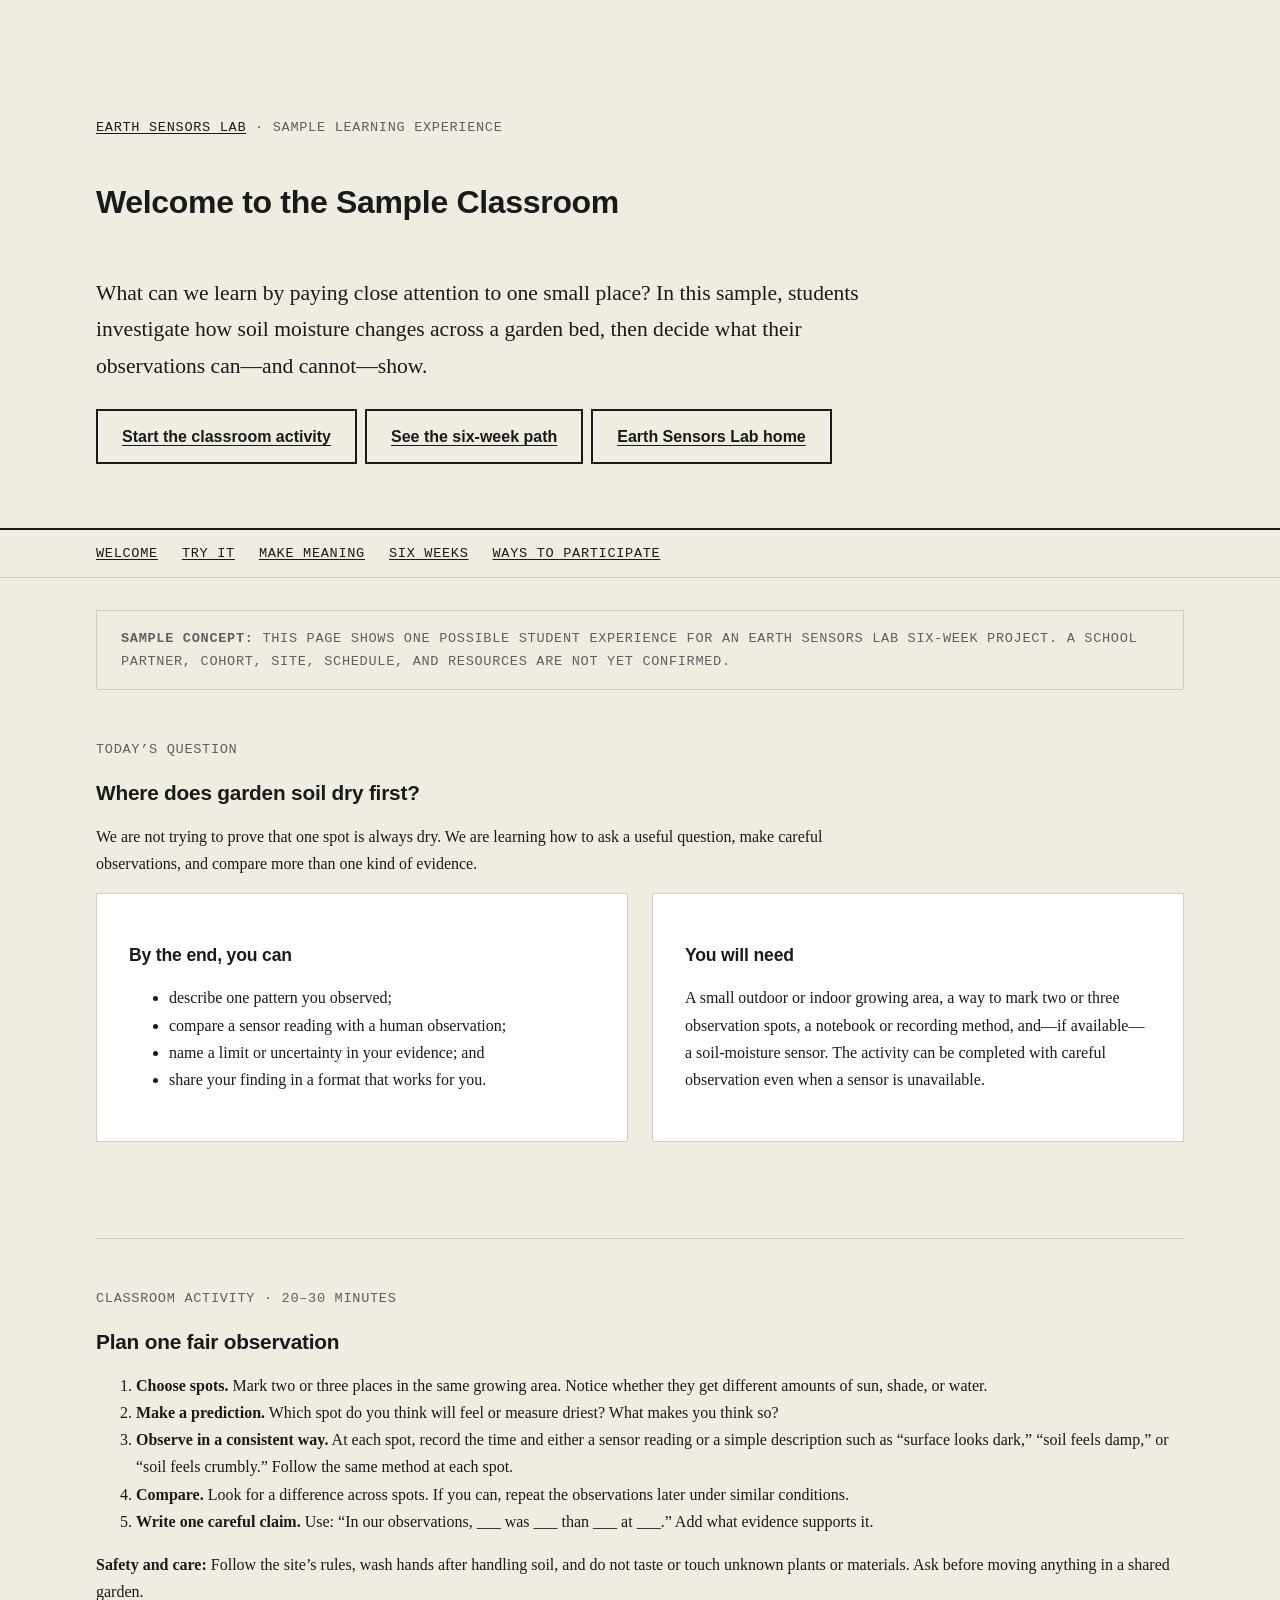
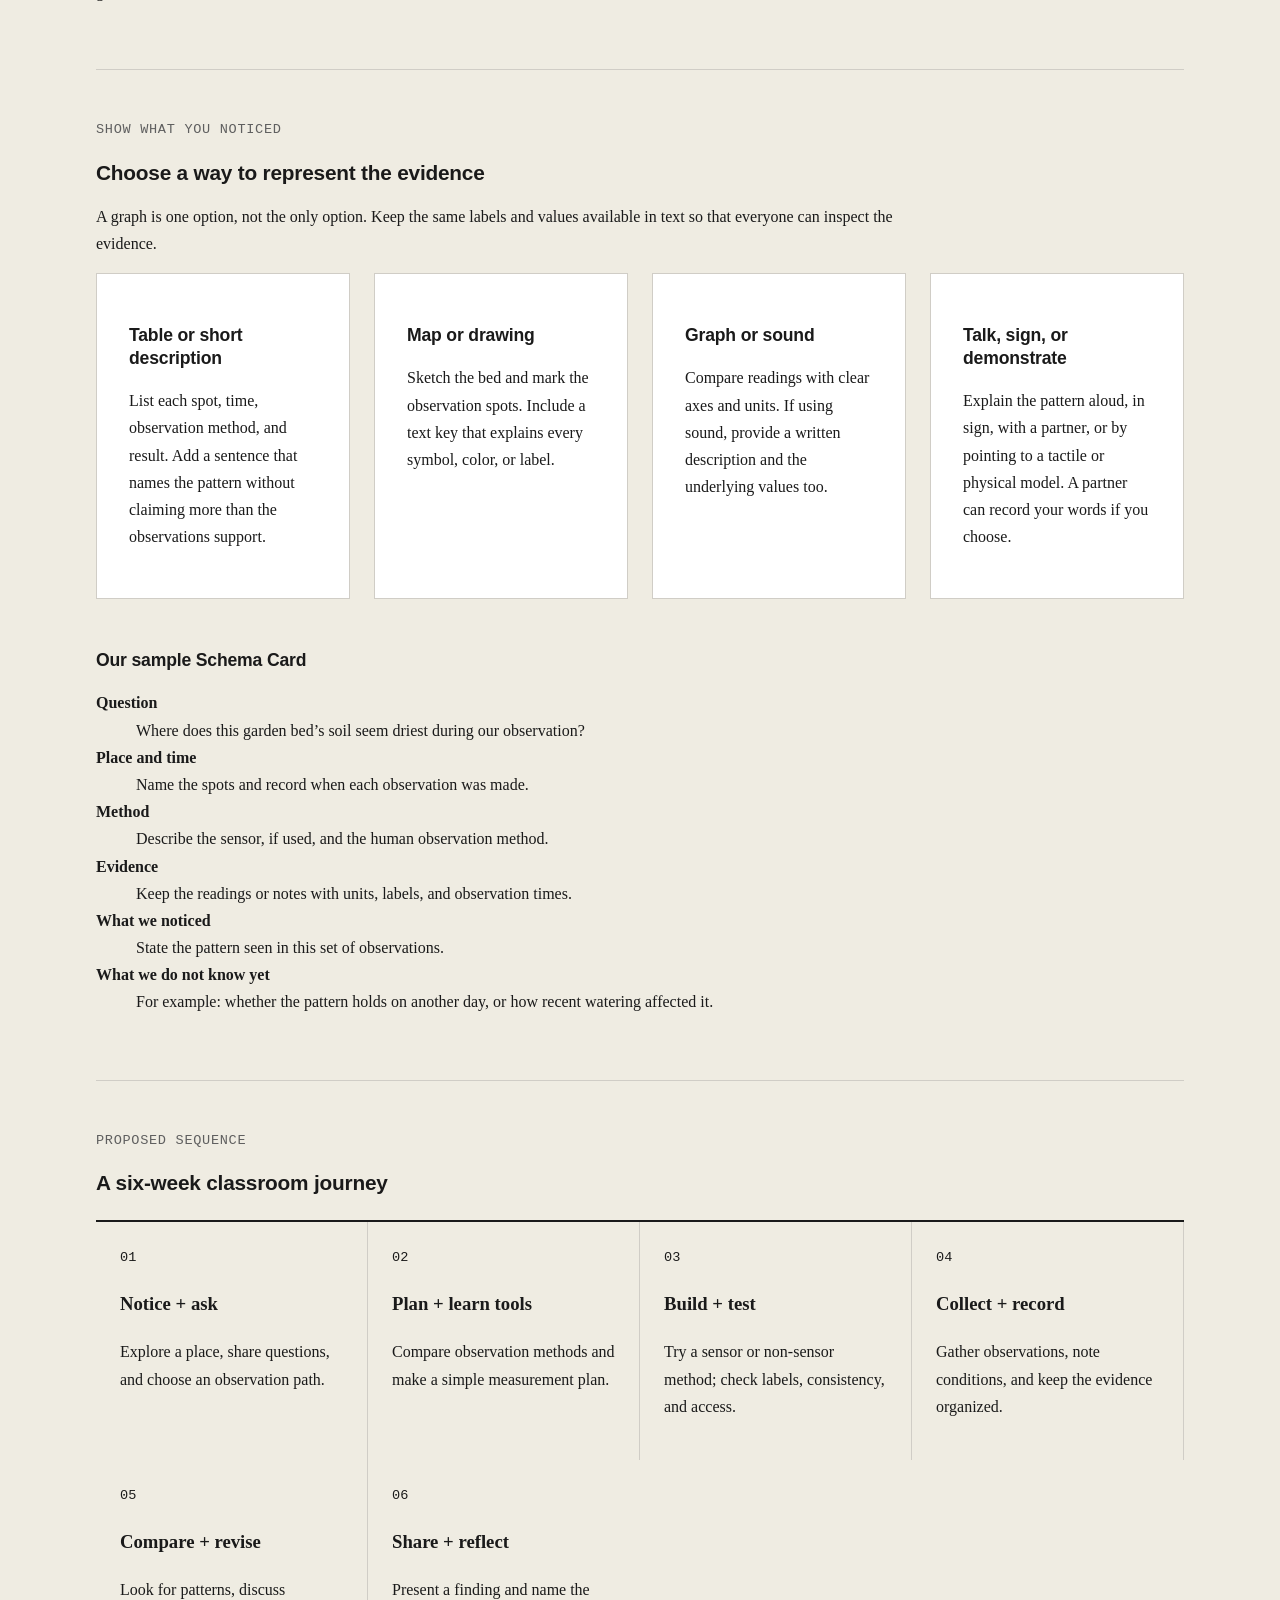
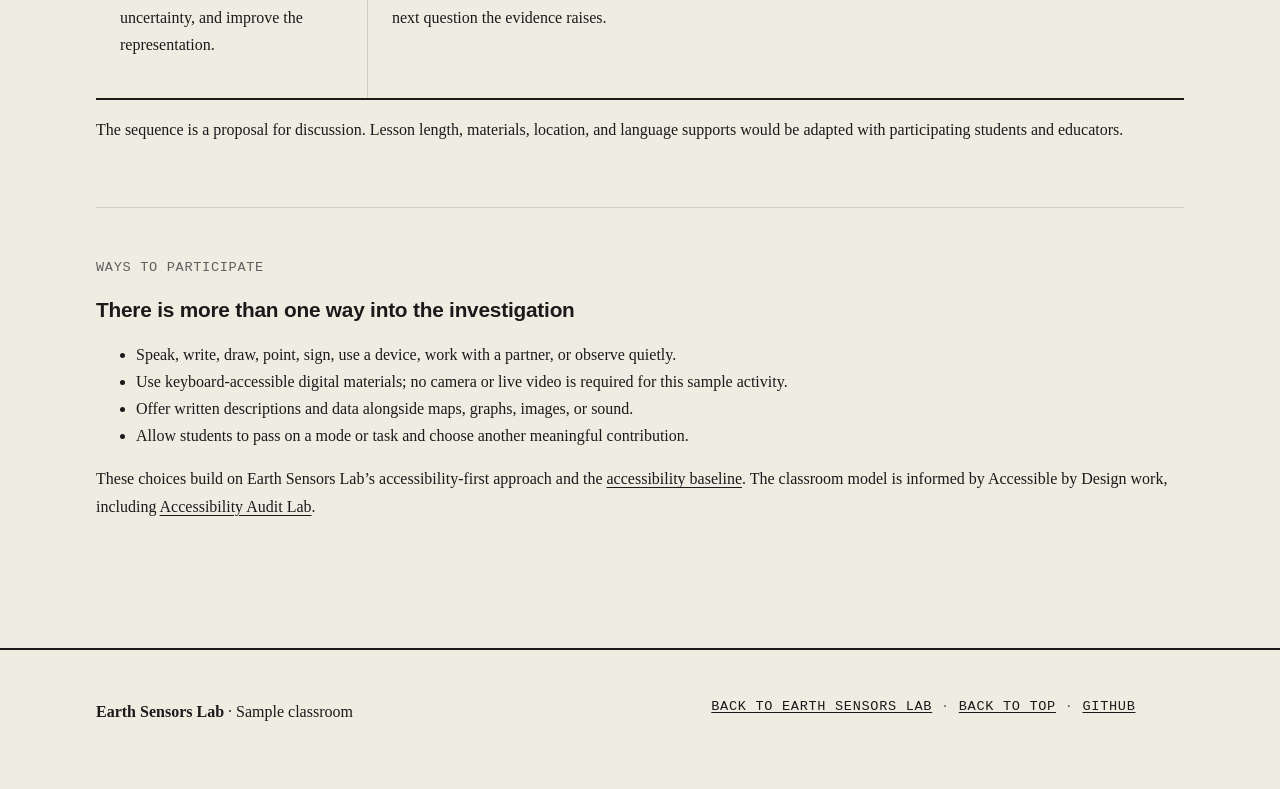
==== sample-classroom.html @ 82744a03 "Add Sample Classroom page to site" ====
<!doctype html>
<html lang="en">
<head>
<meta charset="utf-8">
<meta name="viewport" content="width=device-width,initial-scale=1">
<title>Sample Classroom | Earth Sensors Lab</title>
<meta name="description" content="Step into a sample Earth Sensors Lab classroom: ask a garden question, plan an observation, compare evidence, and share what the data can and cannot tell us.">
<link rel="stylesheet" href="variables.css">
<link rel="stylesheet" href="site.css">
</head>
<body>
<a class="skip-link" href="#main">Skip to main content</a>
<header class="header" id="top">
  <div class="wrap">
    <p class="text-meta"><a href="index.html">Earth Sensors Lab</a> · Sample learning experience</p>
    <h1 class="text-h1">Welcome to the Sample Classroom</h1>
    <p class="hero-deck text-body">What can we learn by paying close attention to one small place? In this sample, students investigate how soil moisture changes across a garden bed, then decide what their observations can—and cannot—show.</p>
    <div class="hero-actions">
      <a class="btn" href="#try-it">Start the classroom activity</a>
      <a class="btn btn-secondary" href="#six-weeks">See the six-week path</a>
      <a class="btn btn-secondary" href="index.html">Earth Sensors Lab home</a>
    </div>
  </div>
</header>
<nav class="site-nav" aria-label="Primary"><div class="wrap"><ul>
  <li><a href="#welcome">Welcome</a></li><li><a href="#try-it">Try it</a></li><li><a href="#make-meaning">Make meaning</a></li><li><a href="#six-weeks">Six weeks</a></li><li><a href="#access">Ways to participate</a></li>
</ul></div></nav>
<main id="main" class="wrap">
<section class="status-strip">
  <p class="text-meta"><strong>Sample concept:</strong> This page shows one possible student experience for an Earth Sensors Lab six-week project. A school partner, cohort, site, schedule, and resources are not yet confirmed.</p>
</section>

<section id="welcome">
  <p class="section-kicker text-meta">Today’s question</p>
  <h2 class="text-h2">Where does garden soil dry first?</h2>
  <p class="text-body section-intro">We are not trying to prove that one spot is always dry. We are learning how to ask a useful question, make careful observations, and compare more than one kind of evidence.</p>
  <div class="grid-2">
    <article class="card">
      <h3 class="text-h3">By the end, you can</h3>
      <ul>
        <li>describe one pattern you observed;</li>
        <li>compare a sensor reading with a human observation;</li>
        <li>name a limit or uncertainty in your evidence; and</li>
        <li>share your finding in a format that works for you.</li>
      </ul>
    </article>
    <article class="card">
      <h3 class="text-h3">You will need</h3>
      <p>A small outdoor or indoor growing area, a way to mark two or three observation spots, a notebook or recording method, and—if available—a soil-moisture sensor. The activity can be completed with careful observation even when a sensor is unavailable.</p>
    </article>
  </div>
</section>

<hr class="divider">
<section id="try-it">
  <p class="section-kicker text-meta">Classroom activity · 20–30 minutes</p>
  <h2 class="text-h2">Plan one fair observation</h2>
  <ol>
    <li><strong>Choose spots.</strong> Mark two or three places in the same growing area. Notice whether they get different amounts of sun, shade, or water.</li>
    <li><strong>Make a prediction.</strong> Which spot do you think will feel or measure driest? What makes you think so?</li>
    <li><strong>Observe in a consistent way.</strong> At each spot, record the time and either a sensor reading or a simple description such as “surface looks dark,” “soil feels damp,” or “soil feels crumbly.” Follow the same method at each spot.</li>
    <li><strong>Compare.</strong> Look for a difference across spots. If you can, repeat the observations later under similar conditions.</li>
    <li><strong>Write one careful claim.</strong> Use: “In our observations, ___ was ___ than ___ at ___.” Add what evidence supports it.</li>
  </ol>
  <p class="note"><strong>Safety and care:</strong> Follow the site’s rules, wash hands after handling soil, and do not taste or touch unknown plants or materials. Ask before moving anything in a shared garden.</p>
</section>

<hr class="divider">
<section id="make-meaning">
  <p class="section-kicker text-meta">Show what you noticed</p>
  <h2 class="text-h2">Choose a way to represent the evidence</h2>
  <p class="text-body section-intro">A graph is one option, not the only option. Keep the same labels and values available in text so that everyone can inspect the evidence.</p>
  <div class="grid-2">
    <article class="card"><h3 class="text-h3">Table or short description</h3><p>List each spot, time, observation method, and result. Add a sentence that names the pattern without claiming more than the observations support.</p></article>
    <article class="card"><h3 class="text-h3">Map or drawing</h3><p>Sketch the bed and mark the observation spots. Include a text key that explains every symbol, color, or label.</p></article>
    <article class="card"><h3 class="text-h3">Graph or sound</h3><p>Compare readings with clear axes and units. If using sound, provide a written description and the underlying values too.</p></article>
    <article class="card"><h3 class="text-h3">Talk, sign, or demonstrate</h3><p>Explain the pattern aloud, in sign, with a partner, or by pointing to a tactile or physical model. A partner can record your words if you choose.</p></article>
  </div>
  <h3 class="text-h3">Our sample Schema Card</h3>
  <dl>
    <dt><strong>Question</strong></dt><dd>Where does this garden bed’s soil seem driest during our observation?</dd>
    <dt><strong>Place and time</strong></dt><dd>Name the spots and record when each observation was made.</dd>
    <dt><strong>Method</strong></dt><dd>Describe the sensor, if used, and the human observation method.</dd>
    <dt><strong>Evidence</strong></dt><dd>Keep the readings or notes with units, labels, and observation times.</dd>
    <dt><strong>What we noticed</strong></dt><dd>State the pattern seen in this set of observations.</dd>
    <dt><strong>What we do not know yet</strong></dt><dd>For example: whether the pattern holds on another day, or how recent watering affected it.</dd>
  </dl>
</section>

<hr class="divider">
<section id="six-weeks">
  <p class="section-kicker text-meta">Proposed sequence</p>
  <h2 class="text-h2">A six-week classroom journey</h2>
  <div class="instrument-ladder">
    <article class="instrument-step"><span class="step-number">01</span><h3>Notice + ask</h3><p>Explore a place, share questions, and choose an observation path.</p></article>
    <article class="instrument-step"><span class="step-number">02</span><h3>Plan + learn tools</h3><p>Compare observation methods and make a simple measurement plan.</p></article>
    <article class="instrument-step"><span class="step-number">03</span><h3>Build + test</h3><p>Try a sensor or non-sensor method; check labels, consistency, and access.</p></article>
    <article class="instrument-step"><span class="step-number">04</span><h3>Collect + record</h3><p>Gather observations, note conditions, and keep the evidence organized.</p></article>
    <article class="instrument-step"><span class="step-number">05</span><h3>Compare + revise</h3><p>Look for patterns, discuss uncertainty, and improve the representation.</p></article>
    <article class="instrument-step"><span class="step-number">06</span><h3>Share + reflect</h3><p>Present a finding and name the next question the evidence raises.</p></article>
  </div>
  <p class="note">The sequence is a proposal for discussion. Lesson length, materials, location, and language supports would be adapted with participating students and educators.</p>
</section>

<hr class="divider">
<section id="access">
  <p class="section-kicker text-meta">Ways to participate</p>
  <h2 class="text-h2">There is more than one way into the investigation</h2>
  <ul>
    <li>Speak, write, draw, point, sign, use a device, work with a partner, or observe quietly.</li>
    <li>Use keyboard-accessible digital materials; no camera or live video is required for this sample activity.</li>
    <li>Offer written descriptions and data alongside maps, graphs, images, or sound.</li>
    <li>Allow students to pass on a mode or task and choose another meaningful contribution.</li>
  </ul>
  <p>These choices build on Earth Sensors Lab’s accessibility-first approach and the <a href="ACCESSIBILITY.md">accessibility baseline</a>. The classroom model is informed by Accessible by Design work, including <a href="https://ukadike.github.io/accessible-by-design-prototyping/" target="_blank" rel="noopener noreferrer">Accessibility Audit Lab</a>.</p>
</section>
</main>
<footer class="site-footer"><div class="wrap footer-grid"><p><strong>Earth Sensors Lab</strong> · Sample classroom</p><p class="text-meta"><a href="index.html">Back to Earth Sensors Lab</a> · <a href="#top">Back to top</a> · <a href="https://github.com/ukadike/Earth-Sensors-Lab">GitHub</a></p></div></footer>
</body>
</html>
---- variables.css ----
/* OMOLUABI VISUAL LANGUAGE SYSTEM
   CSS Custom Properties
   Version 1.0 | June 8, 2026
   Usage: :root { ... } or apply to specific scope
*/

:root {
  /* COLORS */
  --color-paper: #efece2;
  --color-ink: #1a1a1a;
  --color-line: #d0cdc6;
  --color-muted: #5c5c5c;
  --color-soft: #f9f9f7;
  --color-white: #ffffff;

  /* TYPOGRAPHY - FONTS */
  --font-display: 'Helvetica Neue', Helvetica, Arial, sans-serif;
  --font-body: Georgia, 'Garamond', serif;
  --font-mono: 'Courier Prime', 'Courier New', monospace;

  /* TYPOGRAPHY - SIZES */
  --text-h1: 2rem;
  --text-h2: 1.3rem;
  --text-h3: 1.1rem;
  --text-h4: 0.95rem;
  --text-body: 1rem;
  --text-small: 0.85rem;

  /* TYPOGRAPHY - LINE HEIGHTS */
  --line-display: 1.3;
  --line-body: 1.7;
  --line-small: 1.5;
  --line-code: 1.6;

  /* TYPOGRAPHY - LETTER SPACING */
  --letter-tight: -0.01em;
  --letter-normal: 0;
  --letter-wide: 0.05em;
  --letter-wider: 0.1em;

  /* SPACING */
  --space-xs: 0.25rem;
  --space-sm: 0.5rem;
  --space-md: 1rem;
  --space-lg: 1.5rem;
  --space-xl: 2rem;
  --space-2xl: 3rem;
  --space-3xl: 4rem;

  /* BORDERS */
  --border-thin: 1px solid var(--color-line);
  --border-thick: 2px solid var(--color-ink);
  --border-radius: 0;

  /* FOCUS */
  --focus-outline: 2px solid var(--color-ink);
  --focus-offset: 2px;

  /* TRANSITIONS */
  --transition: none;
}

/* UTILITY CLASSES */

/* TEXT */
.text-h1 {
  font-family: var(--font-display);
  font-size: var(--text-h1);
  font-weight: 700;
  line-height: var(--line-display);
  letter-spacing: var(--letter-tight);
}

.text-h2 {
  font-family: var(--font-display);
  font-size: var(--text-h2);
  font-weight: 700;
  line-height: var(--line-display);
  letter-spacing: var(--letter-tight);
}

.text-h3 {
  font-family: var(--font-display);
  font-size: var(--text-h3);
  font-weight: 700;
  line-height: var(--line-display);
  letter-spacing: var(--letter-tight);
}

.text-body {
  font-family: var(--font-body);
  font-size: var(--text-body);
  font-weight: 400;
  line-height: var(--line-body);
}

.text-small {
  font-family: var(--font-mono);
  font-size: var(--text-small);
  font-weight: 400;
  line-height: var(--line-small);
  text-transform: uppercase;
  letter-spacing: var(--letter-wide);
}

.text-meta {
  font-family: var(--font-mono);
  font-size: var(--text-small);
  color: var(--color-muted);
  text-transform: uppercase;
  letter-spacing: var(--letter-wide);
}

/* COLORS */
.bg-paper {
  background-color: var(--color-paper);
}

.bg-soft {
  background-color: var(--color-soft);
}

.bg-white {
  background-color: var(--color-white);
}

.text-ink {
  color: var(--color-ink);
}

.text-muted {
  color: var(--color-muted);
}

/* BORDERS */
.border-thin {
  border: var(--border-thin);
}

.border-thick {
  border: var(--border-thick);
}

.border-bottom-thin {
  border-bottom: var(--border-thin);
}

.border-bottom-thick {
  border-bottom: var(--border-thick);
}

/* SPACING */
.p-xs { padding: var(--space-xs); }
.p-sm { padding: var(--space-sm); }
.p-md { padding: var(--space-md); }
.p-lg { padding: var(--space-lg); }
.p-xl { padding: var(--space-xl); }

.m-xs { margin: var(--space-xs); }
.m-sm { margin: var(--space-sm); }
.m-md { margin: var(--space-md); }
.m-lg { margin: var(--space-lg); }
.m-xl { margin: var(--space-xl); }

.gap-md { gap: var(--space-md); }
.gap-lg { gap: var(--space-lg); }

/* COMPONENTS */
.btn {
  background-color: var(--color-paper);
  color: var(--color-ink);
  border: 2px solid var(--color-ink);
  padding: 0.75rem 1.5rem;
  font-family: var(--font-display);
  font-weight: 700;
  cursor: pointer;
  transition: var(--transition);
}

.btn:hover {
  background-color: var(--color-ink);
  color: var(--color-paper);
}

.btn:focus {
  outline: var(--focus-outline);
  outline-offset: var(--focus-offset);
}

.card {
  background-color: var(--color-white);
  border: var(--border-thin);
  padding: var(--space-xl);
  margin-bottom: var(--space-xl);
}

.header {
  border-bottom: var(--border-thick);
  padding-bottom: var(--space-lg);
  margin-bottom: var(--space-xl);
}

/* ACCESSIBILITY */
.sr-only {
  position: absolute;
  width: 1px;
  height: 1px;
  padding: 0;
  margin: -1px;
  overflow: hidden;
  clip: rect(0, 0, 0, 0);
  white-space: nowrap;
  border: 0;
}

*:focus {
  outline: var(--focus-outline);
  outline-offset: var(--focus-offset);
}

input:focus,
textarea:focus,
button:focus,
a:focus {
  outline: var(--focus-outline);
  outline-offset: var(--focus-offset);
}

/* PRINT */
@media print {
  :root {
    --color-paper: white;
    --color-soft: white;
  }

  * {
    background-color: white !important;
    color: var(--color-ink) !important;
    border-color: var(--color-ink) !important;
  }
}

/* DARK MODE (if needed, use inverted values) */
@media (prefers-color-scheme: dark) {
  /* Keep same colors - system is already dark-friendly */
}
---- site.css ----
/* Site-specific layout glue. Tokens/components come from variables.css (locked); this file
   only adds layout and ESL-specific presentation. */

/* WCAG 2.2 AA contrast fix — ESL-local token override, not an edit to locked variables.css. */
:root { --color-muted: #5f5f5f; }

html { scroll-behavior: smooth; }

body {
  margin: 0;
  background-color: var(--color-paper);
  color: var(--color-ink);
  font-family: var(--font-body);
  line-height: var(--line-body);
}

a { color: var(--color-ink); text-decoration: underline; text-underline-offset: 0.16em; }
a:hover { text-decoration-thickness: 2px; }
a:focus-visible { outline: 3px solid var(--color-ink); outline-offset: 3px; }

.skip-link { position: absolute; left: -999px; top: 0; background-color: var(--color-ink); color: var(--color-paper); padding: var(--space-sm) var(--space-md); font-family: var(--font-mono); z-index: 1000; }
.skip-link:focus { left: var(--space-sm); top: var(--space-sm); }

.wrap { max-width: 68rem; margin: 0 auto; padding-left: var(--space-lg); padding-right: var(--space-lg); }

header.header { border-bottom: var(--border-thick); padding: clamp(3rem, 8vw, 7rem) 0 clamp(2.25rem, 5vw, 4rem); margin-bottom: 0; }
header.header .wrap { display: flex; flex-direction: column; gap: var(--space-sm); }
.hero-deck { max-width: 49rem; font-size: clamp(1.05rem, 2.2vw, 1.35rem); margin-bottom: var(--space-md); }
.hero-actions, .space-links { display: flex; flex-wrap: wrap; gap: var(--space-sm); align-items: flex-start; }
.btn-secondary { background: transparent !important; color: var(--color-ink) !important; }

.site-nav { position: sticky; top: 0; z-index: 50; border-bottom: var(--border-thin); background-color: var(--color-paper); padding: var(--space-sm) 0; }
.site-nav ul { list-style: none; margin: 0; padding: 0; display: flex; flex-wrap: wrap; gap: 0 var(--space-lg); }
.site-nav a { font-family: var(--font-mono); font-size: var(--text-small); text-transform: uppercase; letter-spacing: var(--letter-wide); color: var(--color-ink); display: inline-block; padding: var(--space-xs) 0; text-decoration-thickness: 1px; }

main { padding: var(--space-xl) 0 var(--space-3xl); }
main section { margin-bottom: var(--space-3xl); scroll-margin-top: 7rem; }
.status-strip { border: var(--border-thin); padding: var(--space-md) var(--space-lg); margin-bottom: var(--space-2xl); }
.status-strip p { margin: 0; }
.section-kicker { text-transform: uppercase; letter-spacing: var(--letter-wide); margin-bottom: var(--space-xs); }
.section-intro { max-width: 50rem; }
.resource-link { margin-top: var(--space-lg); }
.divider { border: none; border-top: var(--border-thin); margin: var(--space-2xl) 0; }

.grid-2 { display: grid; grid-template-columns: repeat(auto-fit, minmax(15rem, 1fr)); gap: var(--space-lg); }
.overview-grid { align-items: start; margin-top: var(--space-xl); }
.focus-card { border-top-width: 5px; }

.hero-figure, .technical-figure { margin: var(--space-xl) 0 0; border: var(--border-thin); background: #fff; }
.hero-figure img, .technical-figure img { display: block; width: 100%; height: auto; object-fit: contain; background: #fff; }
.hero-figure figcaption, .technical-figure figcaption { padding: var(--space-md) var(--space-lg); border-top: var(--border-thin); font-size: var(--text-small); line-height: 1.55; }
.figure-grid { display: grid; grid-template-columns: repeat(2, minmax(0, 1fr)); gap: var(--space-lg); margin-top: var(--space-xl); }
.technical-figure { margin: 0; }
.figure-wide { grid-column: 1 / -1; }

.instrument-ladder { display: grid; grid-template-columns: repeat(4, 1fr); border-top: var(--border-thick); border-bottom: var(--border-thick); margin-top: var(--space-lg); }
.instrument-step { padding: var(--space-lg); border-right: var(--border-thin); }
.instrument-step:last-child { border-right: 0; }
.step-number { display: block; font-family: var(--font-mono); font-size: var(--text-small); margin-bottom: var(--space-md); }

.space-panel { display: grid; grid-template-columns: minmax(0, 1.7fr) minmax(14rem, 0.8fr); gap: var(--space-2xl); align-items: start; border: var(--border-thick); padding: clamp(1.25rem, 4vw, 2.5rem); }
.space-links { flex-direction: column; }
.space-links .btn { width: 100%; box-sizing: border-box; }

.docs-grid { display: grid; grid-template-columns: repeat(3, minmax(0, 1fr)); border-top: var(--border-thick); border-left: var(--border-thin); margin-top: var(--space-lg); }
.doc-link { min-height: 7rem; border-right: var(--border-thin); border-bottom: var(--border-thin); padding: var(--space-lg); display: flex; flex-direction: column; justify-content: space-between; gap: var(--space-md); text-decoration: none; }
.doc-link:hover strong { text-decoration: underline; text-decoration-thickness: 2px; }
.doc-link span { font-family: var(--font-mono); font-size: var(--text-small); color: var(--color-muted); }

footer.site-footer { border-top: var(--border-thick); padding: var(--space-xl) 0 var(--space-2xl); }
.footer-grid { display: grid; grid-template-columns: 1.2fr 1fr; gap: var(--space-2xl); }

@media (max-width: 54rem) {
  .site-nav { position: static; }
  .instrument-ladder { grid-template-columns: repeat(2, 1fr); }
  .instrument-step:nth-child(2) { border-right: 0; }
  .instrument-step:nth-child(-n+2) { border-bottom: var(--border-thin); }
  .space-panel { grid-template-columns: 1fr; }
  .docs-grid { grid-template-columns: repeat(2, minmax(0, 1fr)); }
  .figure-grid { grid-template-columns: 1fr; }
  .figure-wide { grid-column: auto; }
  main section { scroll-margin-top: 1rem; }
}

@media (max-width: 38rem) {
  .wrap { padding-left: var(--space-md); padding-right: var(--space-md); }
  .site-nav ul { display: grid; grid-template-columns: repeat(2, minmax(0, 1fr)); gap: 0 var(--space-md); }
  .hero-actions, .space-links { flex-direction: column; }
  .hero-actions .btn, .space-links .btn { width: 100%; box-sizing: border-box; text-align: center; }
  .instrument-ladder { grid-template-columns: 1fr; }
  .instrument-step, .instrument-step:nth-child(2) { border-right: 0; border-bottom: var(--border-thin); }
  .instrument-step:last-child { border-bottom: 0; }
  .docs-grid { grid-template-columns: 1fr; }
  .footer-grid { grid-template-columns: 1fr; }
  .hero-figure figcaption, .technical-figure figcaption { padding: var(--space-md); }
}

@media (prefers-reduced-motion: reduce) { html { scroll-behavior: auto; } }
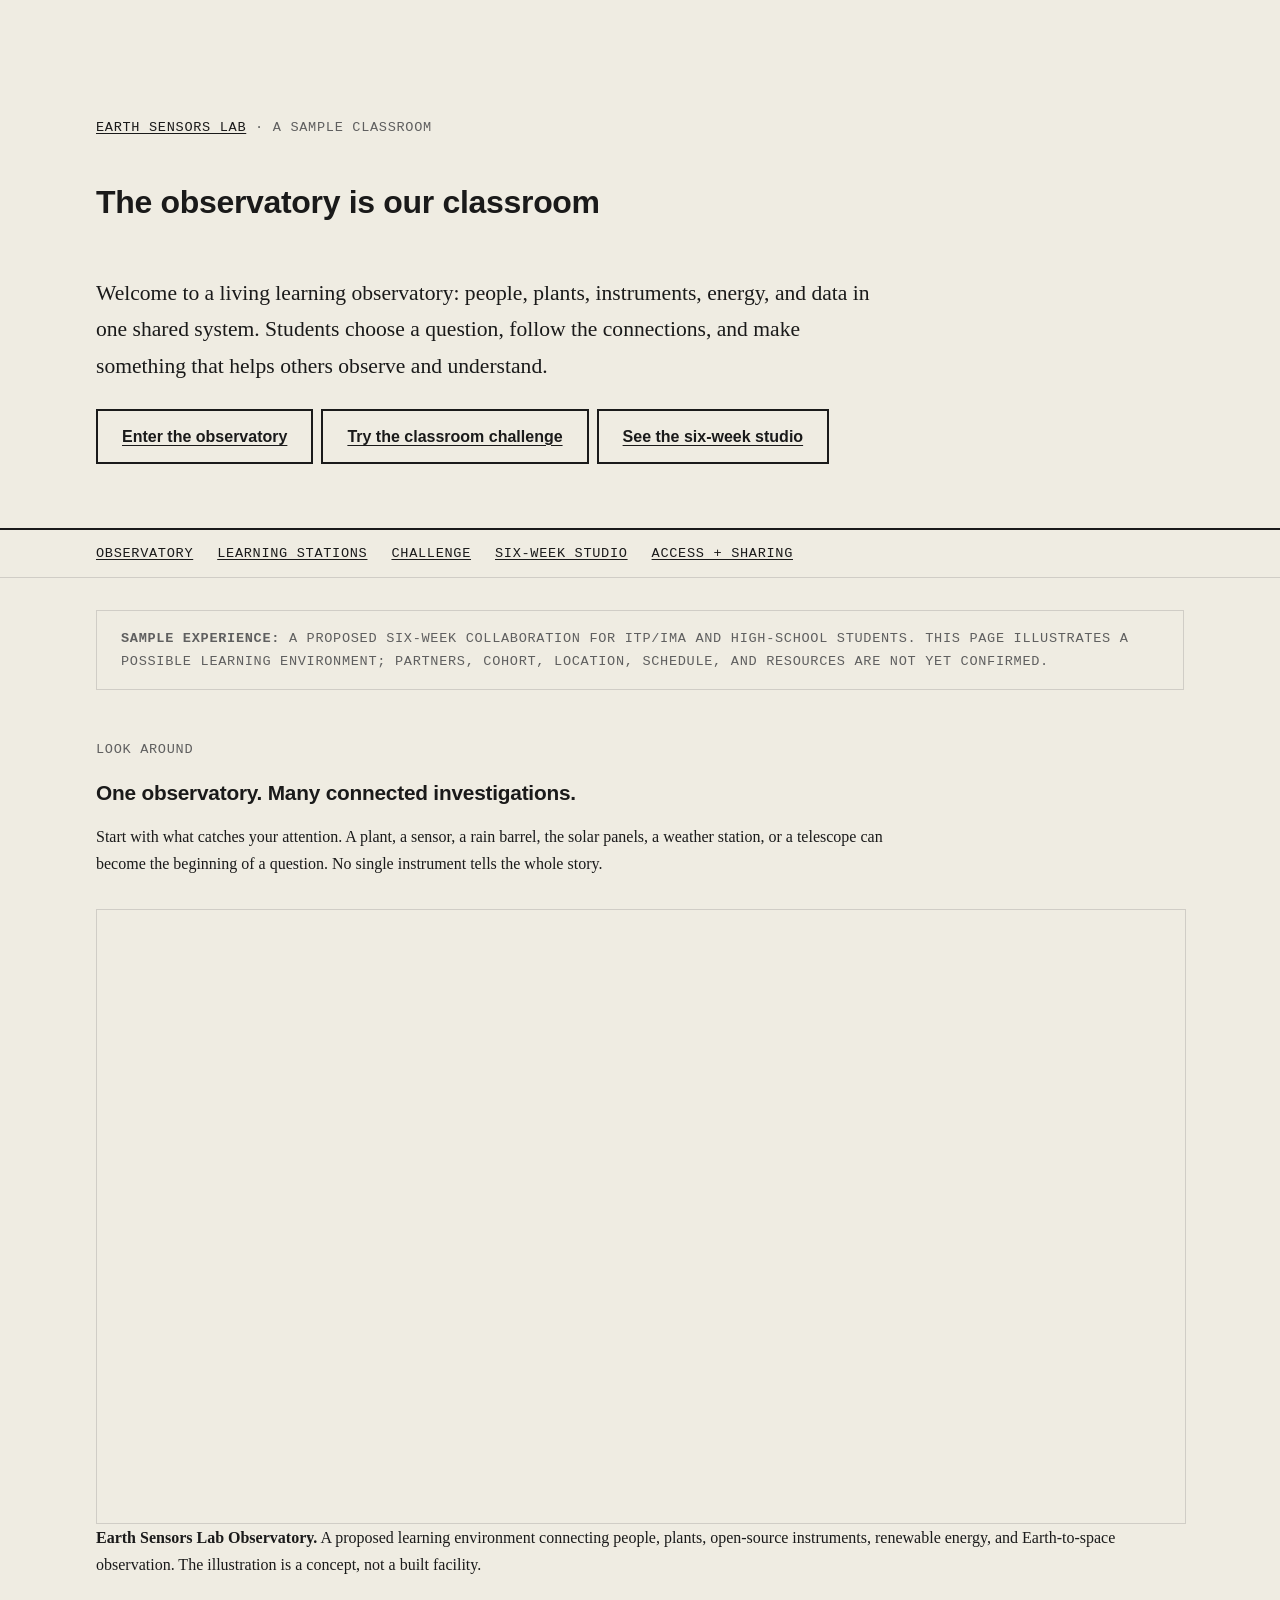
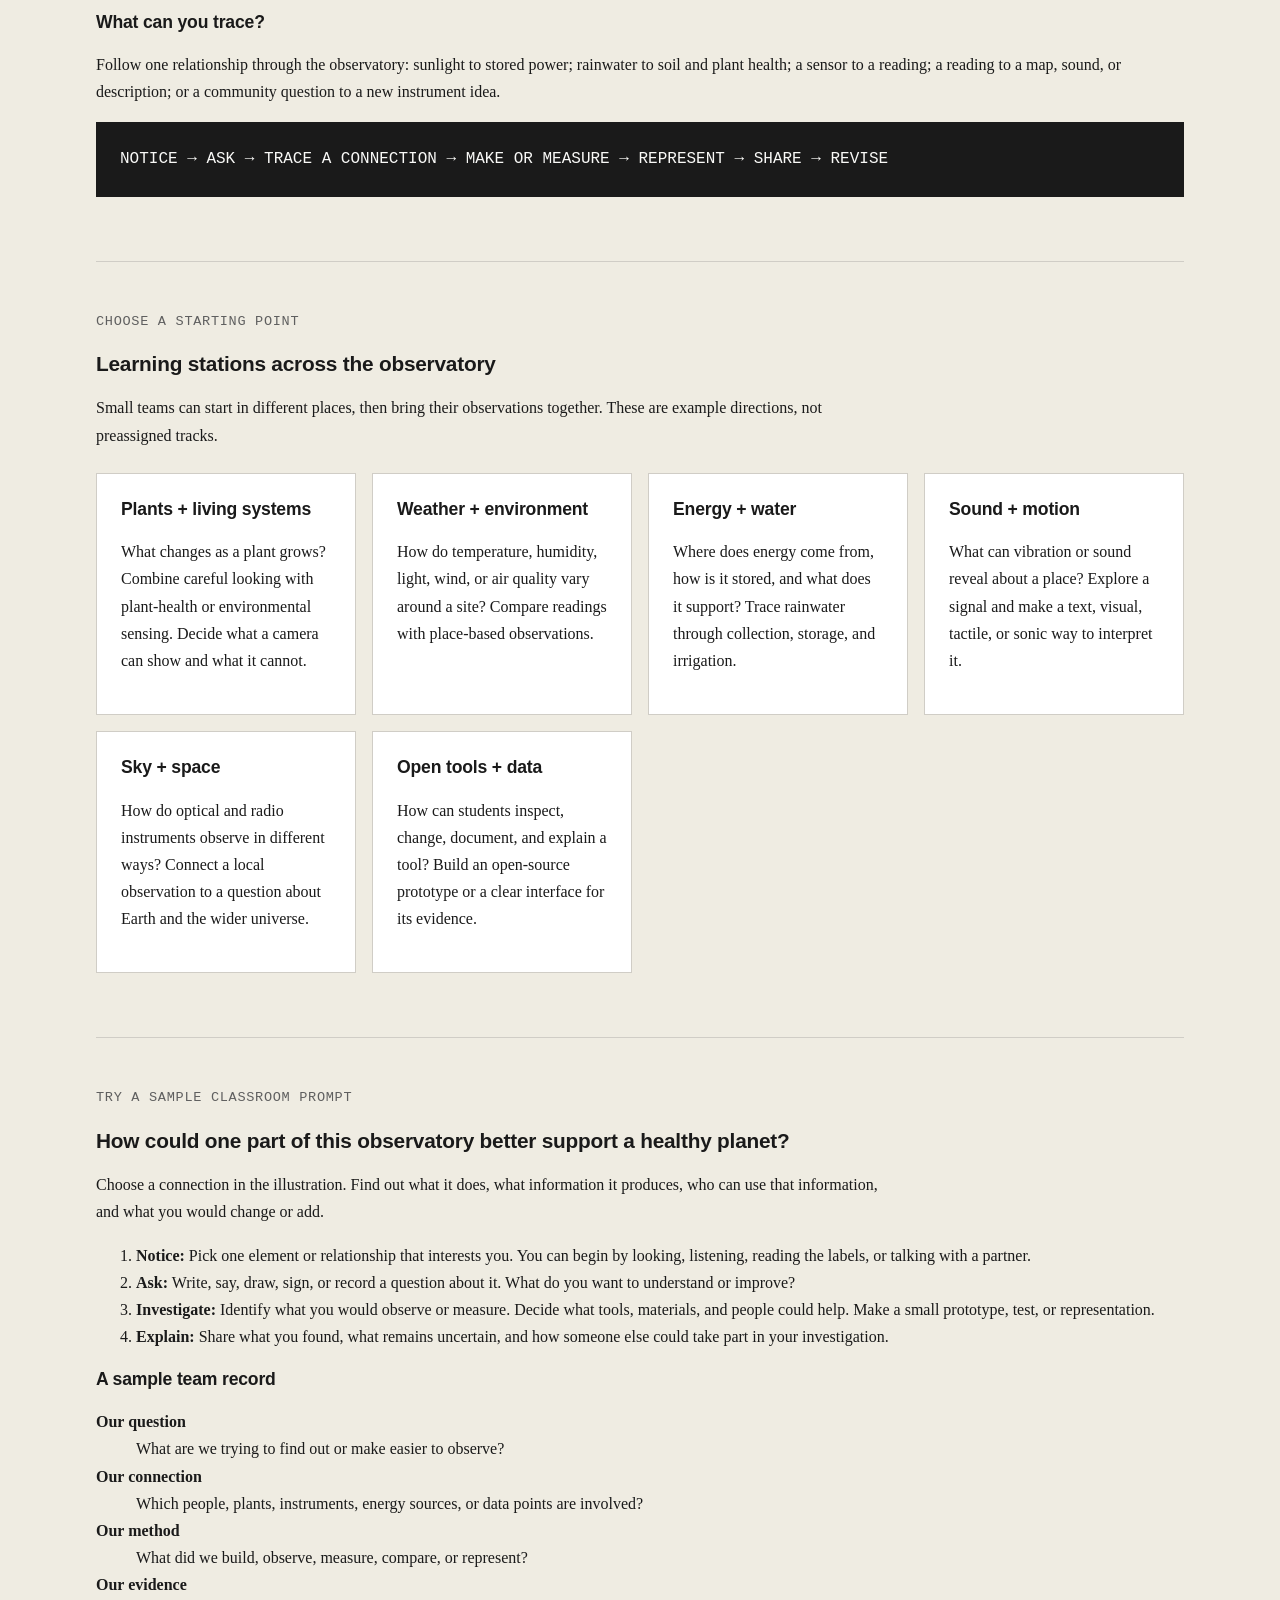
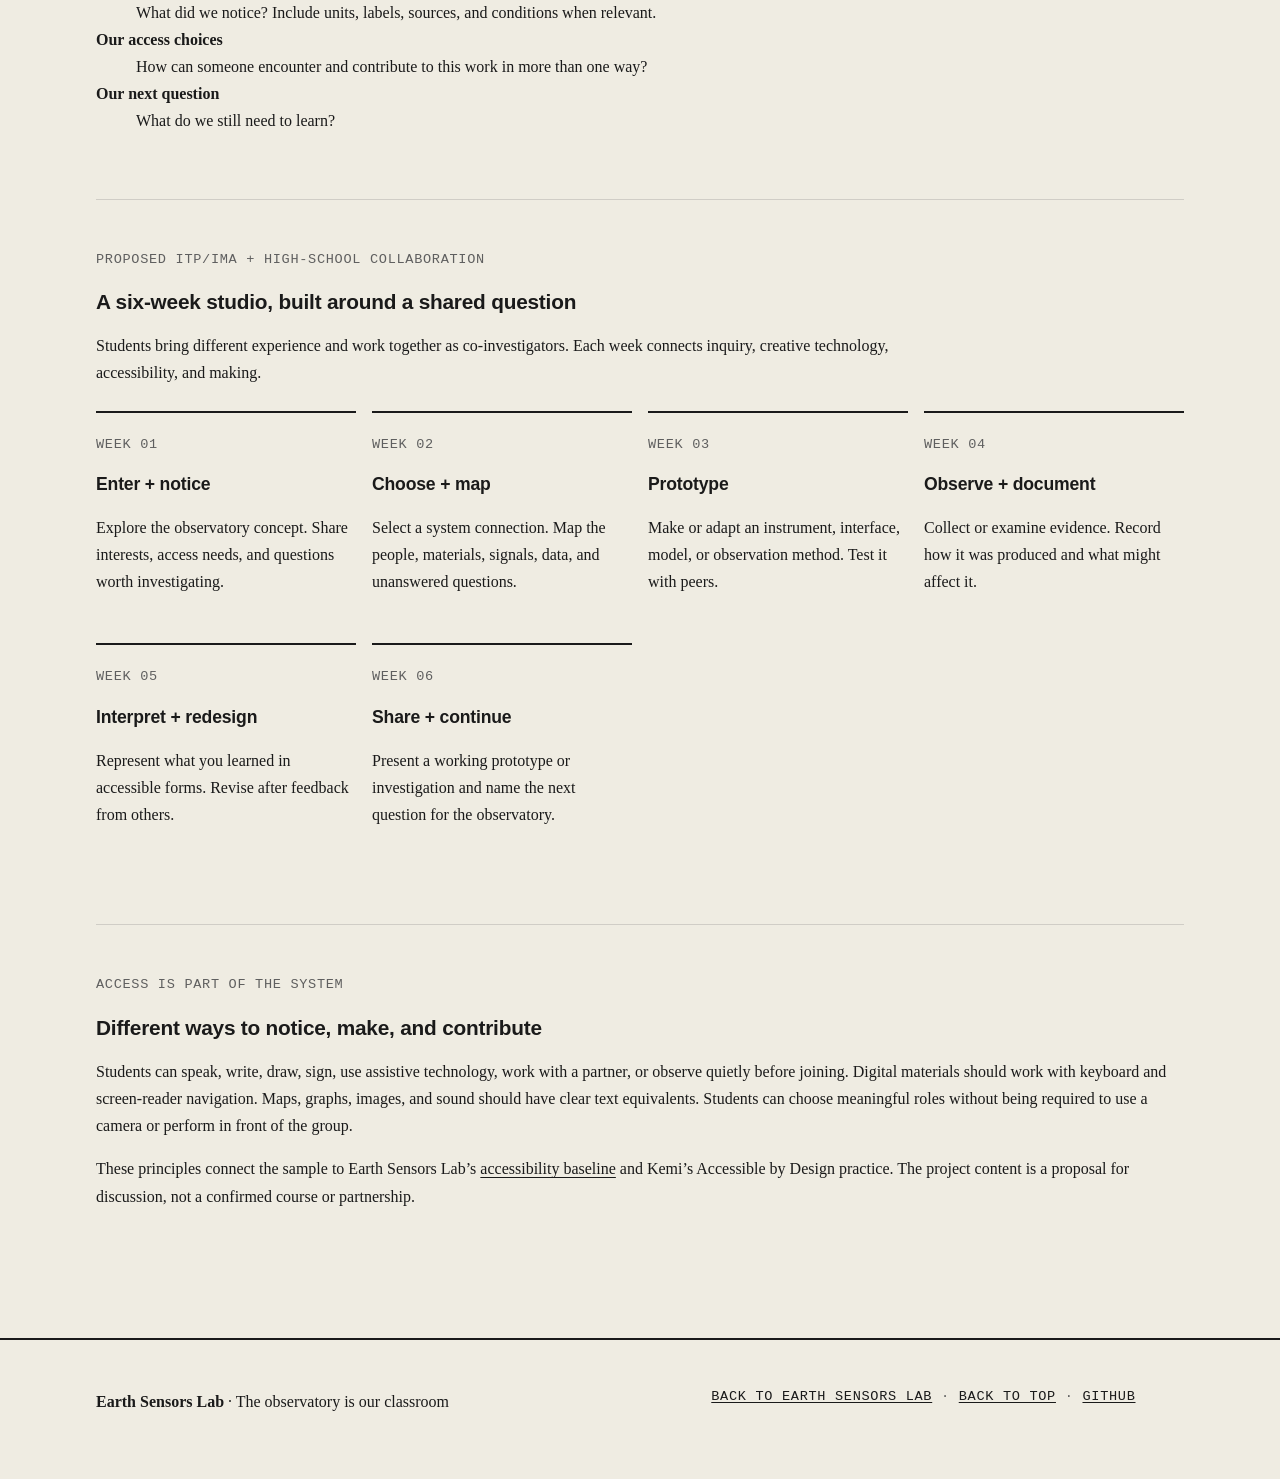
==== commit 68848b91: "Reframe sample classroom around observatory system" ====
--- a/sample-classroom.html
+++ b/sample-classroom.html
@@ -4,117 +4,115 @@
 <meta charset="utf-8">
 <meta name="viewport" content="width=device-width,initial-scale=1">
 <title>Sample Classroom | Earth Sensors Lab</title>
-<meta name="description" content="Step into a sample Earth Sensors Lab classroom: ask a garden question, plan an observation, compare evidence, and share what the data can and cannot tell us.">
+<meta name="description" content="Explore the Earth Sensors Lab Observatory as a sample classroom where students connect living systems, sensors, open hardware, energy, and accessible data.">
 <link rel="stylesheet" href="variables.css">
 <link rel="stylesheet" href="site.css">
+<style>
+  .classroom-figure{margin:var(--space-xl) 0}
+  .classroom-figure img{display:block;width:100%;height:auto;border:var(--border-thin)}
+  .station-grid{display:grid;grid-template-columns:repeat(auto-fit,minmax(15rem,1fr));gap:var(--space-md);margin:var(--space-lg) 0}
+  .station{border:var(--border-thin);padding:var(--space-lg);background:var(--color-white)}
+  .station h3{margin-top:0}
+  .route{font-family:var(--font-mono);background:#1a1a1a;color:#f9f9f7;padding:var(--space-lg);line-height:1.7;overflow-wrap:anywhere}
+  .weeks{display:grid;grid-template-columns:repeat(auto-fit,minmax(13rem,1fr));gap:var(--space-md);margin-top:var(--space-lg)}
+  .week{border-top:var(--border-thick);padding:var(--space-md) 0}
+</style>
 </head>
 <body>
 <a class="skip-link" href="#main">Skip to main content</a>
 <header class="header" id="top">
   <div class="wrap">
-    <p class="text-meta"><a href="index.html">Earth Sensors Lab</a> · Sample learning experience</p>
-    <h1 class="text-h1">Welcome to the Sample Classroom</h1>
-    <p class="hero-deck text-body">What can we learn by paying close attention to one small place? In this sample, students investigate how soil moisture changes across a garden bed, then decide what their observations can—and cannot—show.</p>
+    <p class="text-meta"><a href="index.html">Earth Sensors Lab</a> · A sample classroom</p>
+    <h1 class="text-h1">The observatory is our classroom</h1>
+    <p class="hero-deck text-body">Welcome to a living learning observatory: people, plants, instruments, energy, and data in one shared system. Students choose a question, follow the connections, and make something that helps others observe and understand.</p>
     <div class="hero-actions">
-      <a class="btn" href="#try-it">Start the classroom activity</a>
-      <a class="btn btn-secondary" href="#six-weeks">See the six-week path</a>
-      <a class="btn btn-secondary" href="index.html">Earth Sensors Lab home</a>
+      <a class="btn" href="#walkthrough">Enter the observatory</a>
+      <a class="btn btn-secondary" href="#challenge">Try the classroom challenge</a>
+      <a class="btn btn-secondary" href="#six-weeks">See the six-week studio</a>
     </div>
   </div>
 </header>
 <nav class="site-nav" aria-label="Primary"><div class="wrap"><ul>
-  <li><a href="#welcome">Welcome</a></li><li><a href="#try-it">Try it</a></li><li><a href="#make-meaning">Make meaning</a></li><li><a href="#six-weeks">Six weeks</a></li><li><a href="#access">Ways to participate</a></li>
+  <li><a href="#walkthrough">Observatory</a></li><li><a href="#stations">Learning stations</a></li><li><a href="#challenge">Challenge</a></li><li><a href="#six-weeks">Six-week studio</a></li><li><a href="#access">Access + sharing</a></li>
 </ul></div></nav>
 <main id="main" class="wrap">
 <section class="status-strip">
-  <p class="text-meta"><strong>Sample concept:</strong> This page shows one possible student experience for an Earth Sensors Lab six-week project. A school partner, cohort, site, schedule, and resources are not yet confirmed.</p>
+  <p class="text-meta"><strong>Sample experience:</strong> A proposed six-week collaboration for ITP/IMA and high-school students. This page illustrates a possible learning environment; partners, cohort, location, schedule, and resources are not yet confirmed.</p>
 </section>
 
-<section id="welcome">
-  <p class="section-kicker text-meta">Today’s question</p>
-  <h2 class="text-h2">Where does garden soil dry first?</h2>
-  <p class="text-body section-intro">We are not trying to prove that one spot is always dry. We are learning how to ask a useful question, make careful observations, and compare more than one kind of evidence.</p>
-  <div class="grid-2">
-    <article class="card">
-      <h3 class="text-h3">By the end, you can</h3>
-      <ul>
-        <li>describe one pattern you observed;</li>
-        <li>compare a sensor reading with a human observation;</li>
-        <li>name a limit or uncertainty in your evidence; and</li>
-        <li>share your finding in a format that works for you.</li>
-      </ul>
-    </article>
-    <article class="card">
-      <h3 class="text-h3">You will need</h3>
-      <p>A small outdoor or indoor growing area, a way to mark two or three observation spots, a notebook or recording method, and—if available—a soil-moisture sensor. The activity can be completed with careful observation even when a sensor is unavailable.</p>
-    </article>
+<section id="walkthrough">
+  <p class="section-kicker text-meta">Look around</p>
+  <h2 class="text-h2">One observatory. Many connected investigations.</h2>
+  <p class="text-body section-intro">Start with what catches your attention. A plant, a sensor, a rain barrel, the solar panels, a weather station, or a telescope can become the beginning of a question. No single instrument tells the whole story.</p>
+  <figure class="classroom-figure">
+    <img src="assets/visuals/visual-01-observatory.webp" alt="Illustrated Earth Sensors Lab Observatory: students, including a wheelchair user, enter an accessible greenhouse surrounded by plant and environmental sensors. Solar panels and wind turbines power the site; rainwater supports irrigation; a weather station, radio telescope, and optical telescope extend observation beyond the garden.">
+    <figcaption><strong>Earth Sensors Lab Observatory.</strong> A proposed learning environment connecting people, plants, open-source instruments, renewable energy, and Earth-to-space observation. The illustration is a concept, not a built facility.</figcaption>
+  </figure>
+  <h3 class="text-h3">What can you trace?</h3>
+  <p>Follow one relationship through the observatory: sunlight to stored power; rainwater to soil and plant health; a sensor to a reading; a reading to a map, sound, or description; or a community question to a new instrument idea.</p>
+  <p class="route">NOTICE → ASK → TRACE A CONNECTION → MAKE OR MEASURE → REPRESENT → SHARE → REVISE</p>
+</section>
+
+<hr class="divider">
+<section id="stations">
+  <p class="section-kicker text-meta">Choose a starting point</p>
+  <h2 class="text-h2">Learning stations across the observatory</h2>
+  <p class="text-body section-intro">Small teams can start in different places, then bring their observations together. These are example directions, not preassigned tracks.</p>
+  <div class="station-grid">
+    <article class="station"><h3 class="text-h3">Plants + living systems</h3><p>What changes as a plant grows? Combine careful looking with plant-health or environmental sensing. Decide what a camera can show and what it cannot.</p></article>
+    <article class="station"><h3 class="text-h3">Weather + environment</h3><p>How do temperature, humidity, light, wind, or air quality vary around a site? Compare readings with place-based observations.</p></article>
+    <article class="station"><h3 class="text-h3">Energy + water</h3><p>Where does energy come from, how is it stored, and what does it support? Trace rainwater through collection, storage, and irrigation.</p></article>
+    <article class="station"><h3 class="text-h3">Sound + motion</h3><p>What can vibration or sound reveal about a place? Explore a signal and make a text, visual, tactile, or sonic way to interpret it.</p></article>
+    <article class="station"><h3 class="text-h3">Sky + space</h3><p>How do optical and radio instruments observe in different ways? Connect a local observation to a question about Earth and the wider universe.</p></article>
+    <article class="station"><h3 class="text-h3">Open tools + data</h3><p>How can students inspect, change, document, and explain a tool? Build an open-source prototype or a clear interface for its evidence.</p></article>
   </div>
 </section>
 
 <hr class="divider">
-<section id="try-it">
-  <p class="section-kicker text-meta">Classroom activity · 20–30 minutes</p>
-  <h2 class="text-h2">Plan one fair observation</h2>
+<section id="challenge">
+  <p class="section-kicker text-meta">Try a sample classroom prompt</p>
+  <h2 class="text-h2">How could one part of this observatory better support a healthy planet?</h2>
+  <p class="text-body section-intro">Choose a connection in the illustration. Find out what it does, what information it produces, who can use that information, and what you would change or add.</p>
   <ol>
-    <li><strong>Choose spots.</strong> Mark two or three places in the same growing area. Notice whether they get different amounts of sun, shade, or water.</li>
-    <li><strong>Make a prediction.</strong> Which spot do you think will feel or measure driest? What makes you think so?</li>
-    <li><strong>Observe in a consistent way.</strong> At each spot, record the time and either a sensor reading or a simple description such as “surface looks dark,” “soil feels damp,” or “soil feels crumbly.” Follow the same method at each spot.</li>
-    <li><strong>Compare.</strong> Look for a difference across spots. If you can, repeat the observations later under similar conditions.</li>
-    <li><strong>Write one careful claim.</strong> Use: “In our observations, ___ was ___ than ___ at ___.” Add what evidence supports it.</li>
+    <li><strong>Notice:</strong> Pick one element or relationship that interests you. You can begin by looking, listening, reading the labels, or talking with a partner.</li>
+    <li><strong>Ask:</strong> Write, say, draw, sign, or record a question about it. What do you want to understand or improve?</li>
+    <li><strong>Investigate:</strong> Identify what you would observe or measure. Decide what tools, materials, and people could help. Make a small prototype, test, or representation.</li>
+    <li><strong>Explain:</strong> Share what you found, what remains uncertain, and how someone else could take part in your investigation.</li>
   </ol>
-  <p class="note"><strong>Safety and care:</strong> Follow the site’s rules, wash hands after handling soil, and do not taste or touch unknown plants or materials. Ask before moving anything in a shared garden.</p>
-</section>
-
-<hr class="divider">
-<section id="make-meaning">
-  <p class="section-kicker text-meta">Show what you noticed</p>
-  <h2 class="text-h2">Choose a way to represent the evidence</h2>
-  <p class="text-body section-intro">A graph is one option, not the only option. Keep the same labels and values available in text so that everyone can inspect the evidence.</p>
-  <div class="grid-2">
-    <article class="card"><h3 class="text-h3">Table or short description</h3><p>List each spot, time, observation method, and result. Add a sentence that names the pattern without claiming more than the observations support.</p></article>
-    <article class="card"><h3 class="text-h3">Map or drawing</h3><p>Sketch the bed and mark the observation spots. Include a text key that explains every symbol, color, or label.</p></article>
-    <article class="card"><h3 class="text-h3">Graph or sound</h3><p>Compare readings with clear axes and units. If using sound, provide a written description and the underlying values too.</p></article>
-    <article class="card"><h3 class="text-h3">Talk, sign, or demonstrate</h3><p>Explain the pattern aloud, in sign, with a partner, or by pointing to a tactile or physical model. A partner can record your words if you choose.</p></article>
-  </div>
-  <h3 class="text-h3">Our sample Schema Card</h3>
+  <h3 class="text-h3">A sample team record</h3>
   <dl>
-    <dt><strong>Question</strong></dt><dd>Where does this garden bed’s soil seem driest during our observation?</dd>
-    <dt><strong>Place and time</strong></dt><dd>Name the spots and record when each observation was made.</dd>
-    <dt><strong>Method</strong></dt><dd>Describe the sensor, if used, and the human observation method.</dd>
-    <dt><strong>Evidence</strong></dt><dd>Keep the readings or notes with units, labels, and observation times.</dd>
-    <dt><strong>What we noticed</strong></dt><dd>State the pattern seen in this set of observations.</dd>
-    <dt><strong>What we do not know yet</strong></dt><dd>For example: whether the pattern holds on another day, or how recent watering affected it.</dd>
+    <dt><strong>Our question</strong></dt><dd>What are we trying to find out or make easier to observe?</dd>
+    <dt><strong>Our connection</strong></dt><dd>Which people, plants, instruments, energy sources, or data points are involved?</dd>
+    <dt><strong>Our method</strong></dt><dd>What did we build, observe, measure, compare, or represent?</dd>
+    <dt><strong>Our evidence</strong></dt><dd>What did we notice? Include units, labels, sources, and conditions when relevant.</dd>
+    <dt><strong>Our access choices</strong></dt><dd>How can someone encounter and contribute to this work in more than one way?</dd>
+    <dt><strong>Our next question</strong></dt><dd>What do we still need to learn?</dd>
   </dl>
 </section>
 
 <hr class="divider">
 <section id="six-weeks">
-  <p class="section-kicker text-meta">Proposed sequence</p>
-  <h2 class="text-h2">A six-week classroom journey</h2>
-  <div class="instrument-ladder">
-    <article class="instrument-step"><span class="step-number">01</span><h3>Notice + ask</h3><p>Explore a place, share questions, and choose an observation path.</p></article>
-    <article class="instrument-step"><span class="step-number">02</span><h3>Plan + learn tools</h3><p>Compare observation methods and make a simple measurement plan.</p></article>
-    <article class="instrument-step"><span class="step-number">03</span><h3>Build + test</h3><p>Try a sensor or non-sensor method; check labels, consistency, and access.</p></article>
-    <article class="instrument-step"><span class="step-number">04</span><h3>Collect + record</h3><p>Gather observations, note conditions, and keep the evidence organized.</p></article>
-    <article class="instrument-step"><span class="step-number">05</span><h3>Compare + revise</h3><p>Look for patterns, discuss uncertainty, and improve the representation.</p></article>
-    <article class="instrument-step"><span class="step-number">06</span><h3>Share + reflect</h3><p>Present a finding and name the next question the evidence raises.</p></article>
+  <p class="section-kicker text-meta">Proposed ITP/IMA + high-school collaboration</p>
+  <h2 class="text-h2">A six-week studio, built around a shared question</h2>
+  <p class="text-body section-intro">Students bring different experience and work together as co-investigators. Each week connects inquiry, creative technology, accessibility, and making.</p>
+  <div class="weeks">
+    <article class="week"><span class="text-meta">WEEK 01</span><h3 class="text-h3">Enter + notice</h3><p>Explore the observatory concept. Share interests, access needs, and questions worth investigating.</p></article>
+    <article class="week"><span class="text-meta">WEEK 02</span><h3 class="text-h3">Choose + map</h3><p>Select a system connection. Map the people, materials, signals, data, and unanswered questions.</p></article>
+    <article class="week"><span class="text-meta">WEEK 03</span><h3 class="text-h3">Prototype</h3><p>Make or adapt an instrument, interface, model, or observation method. Test it with peers.</p></article>
+    <article class="week"><span class="text-meta">WEEK 04</span><h3 class="text-h3">Observe + document</h3><p>Collect or examine evidence. Record how it was produced and what might affect it.</p></article>
+    <article class="week"><span class="text-meta">WEEK 05</span><h3 class="text-h3">Interpret + redesign</h3><p>Represent what you learned in accessible forms. Revise after feedback from others.</p></article>
+    <article class="week"><span class="text-meta">WEEK 06</span><h3 class="text-h3">Share + continue</h3><p>Present a working prototype or investigation and name the next question for the observatory.</p></article>
   </div>
-  <p class="note">The sequence is a proposal for discussion. Lesson length, materials, location, and language supports would be adapted with participating students and educators.</p>
 </section>
 
 <hr class="divider">
 <section id="access">
-  <p class="section-kicker text-meta">Ways to participate</p>
-  <h2 class="text-h2">There is more than one way into the investigation</h2>
-  <ul>
-    <li>Speak, write, draw, point, sign, use a device, work with a partner, or observe quietly.</li>
-    <li>Use keyboard-accessible digital materials; no camera or live video is required for this sample activity.</li>
-    <li>Offer written descriptions and data alongside maps, graphs, images, or sound.</li>
-    <li>Allow students to pass on a mode or task and choose another meaningful contribution.</li>
-  </ul>
-  <p>These choices build on Earth Sensors Lab’s accessibility-first approach and the <a href="ACCESSIBILITY.md">accessibility baseline</a>. The classroom model is informed by Accessible by Design work, including <a href="https://ukadike.github.io/accessible-by-design-prototyping/" target="_blank" rel="noopener noreferrer">Accessibility Audit Lab</a>.</p>
+  <p class="section-kicker text-meta">Access is part of the system</p>
+  <h2 class="text-h2">Different ways to notice, make, and contribute</h2>
+  <p>Students can speak, write, draw, sign, use assistive technology, work with a partner, or observe quietly before joining. Digital materials should work with keyboard and screen-reader navigation. Maps, graphs, images, and sound should have clear text equivalents. Students can choose meaningful roles without being required to use a camera or perform in front of the group.</p>
+  <p>These principles connect the sample to Earth Sensors Lab’s <a href="ACCESSIBILITY.md">accessibility baseline</a> and Kemi’s Accessible by Design practice. The project content is a proposal for discussion, not a confirmed course or partnership.</p>
 </section>
 </main>
-<footer class="site-footer"><div class="wrap footer-grid"><p><strong>Earth Sensors Lab</strong> · Sample classroom</p><p class="text-meta"><a href="index.html">Back to Earth Sensors Lab</a> · <a href="#top">Back to top</a> · <a href="https://github.com/ukadike/Earth-Sensors-Lab">GitHub</a></p></div></footer>
+<footer class="site-footer"><div class="wrap footer-grid"><p><strong>Earth Sensors Lab</strong> · The observatory is our classroom</p><p class="text-meta"><a href="index.html">Back to Earth Sensors Lab</a> · <a href="#top">Back to top</a> · <a href="https://github.com/ukadike/Earth-Sensors-Lab">GitHub</a></p></div></footer>
 </body>
 </html>
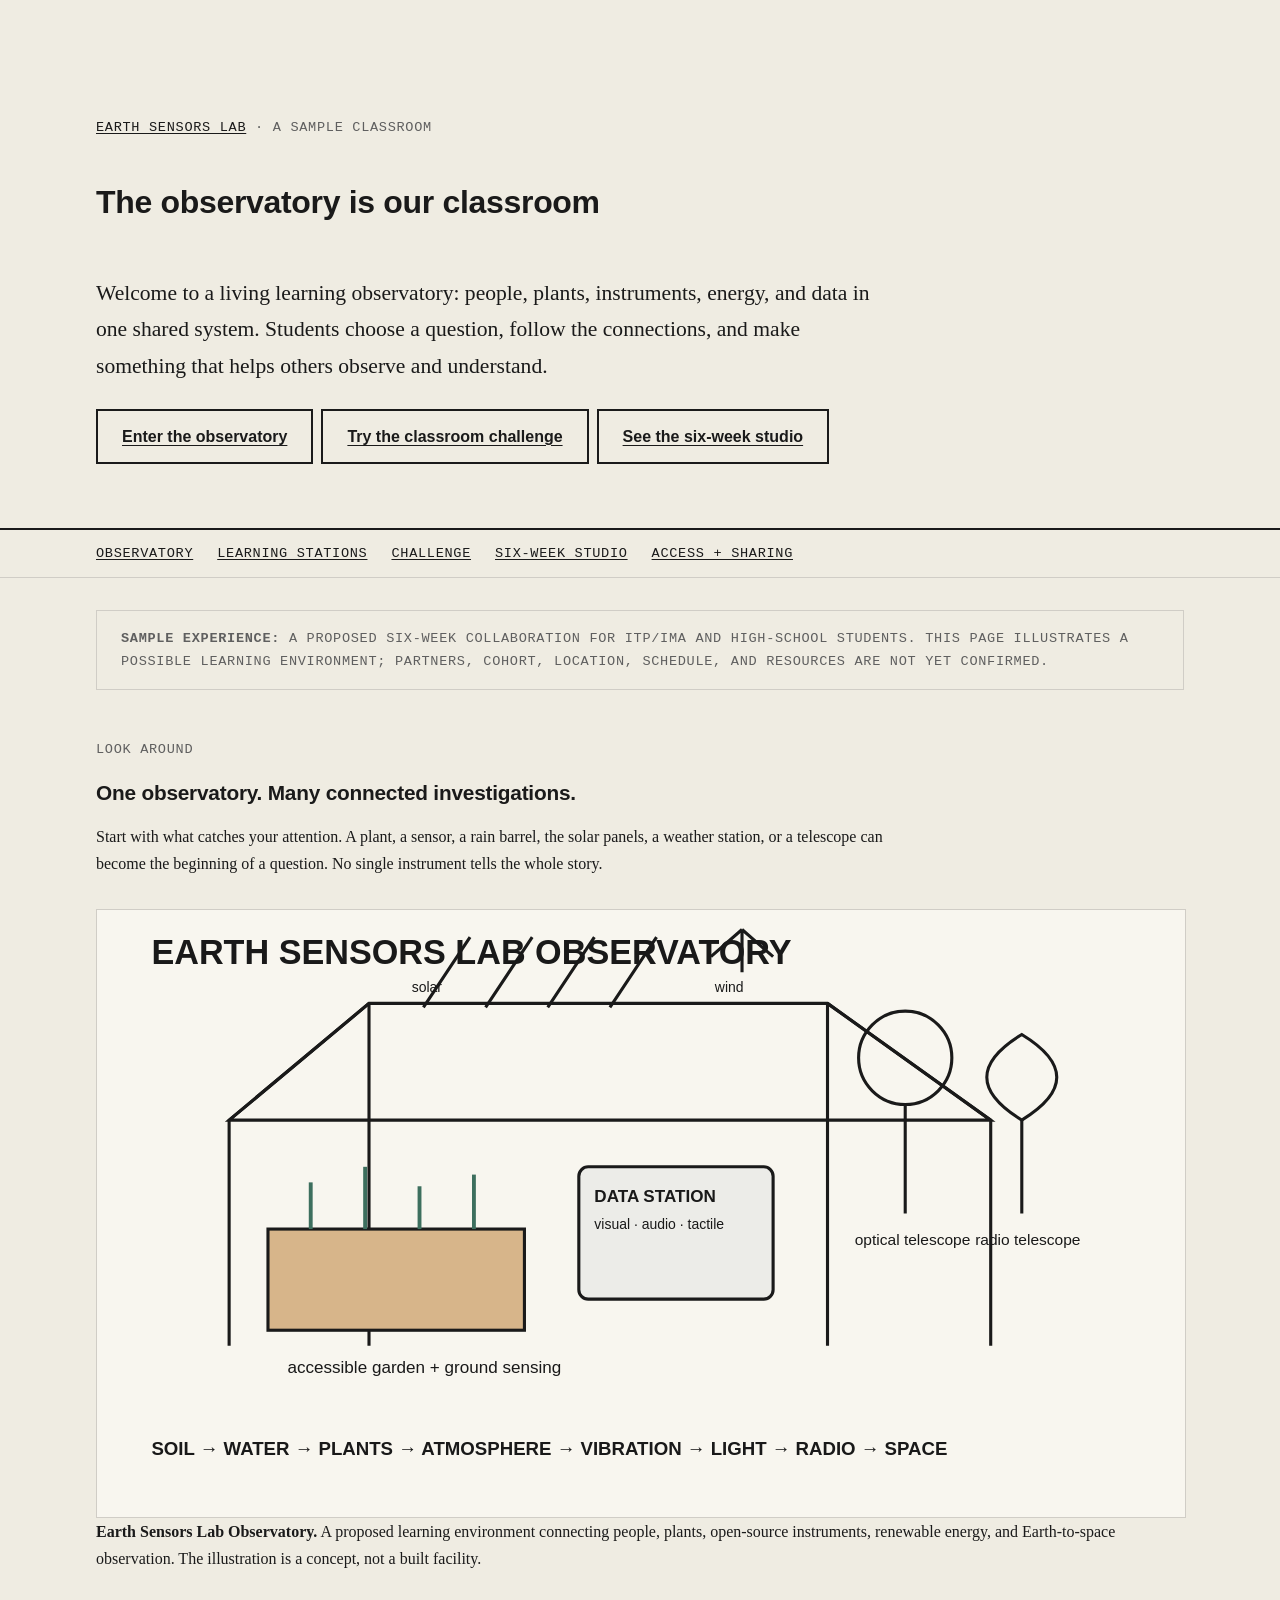
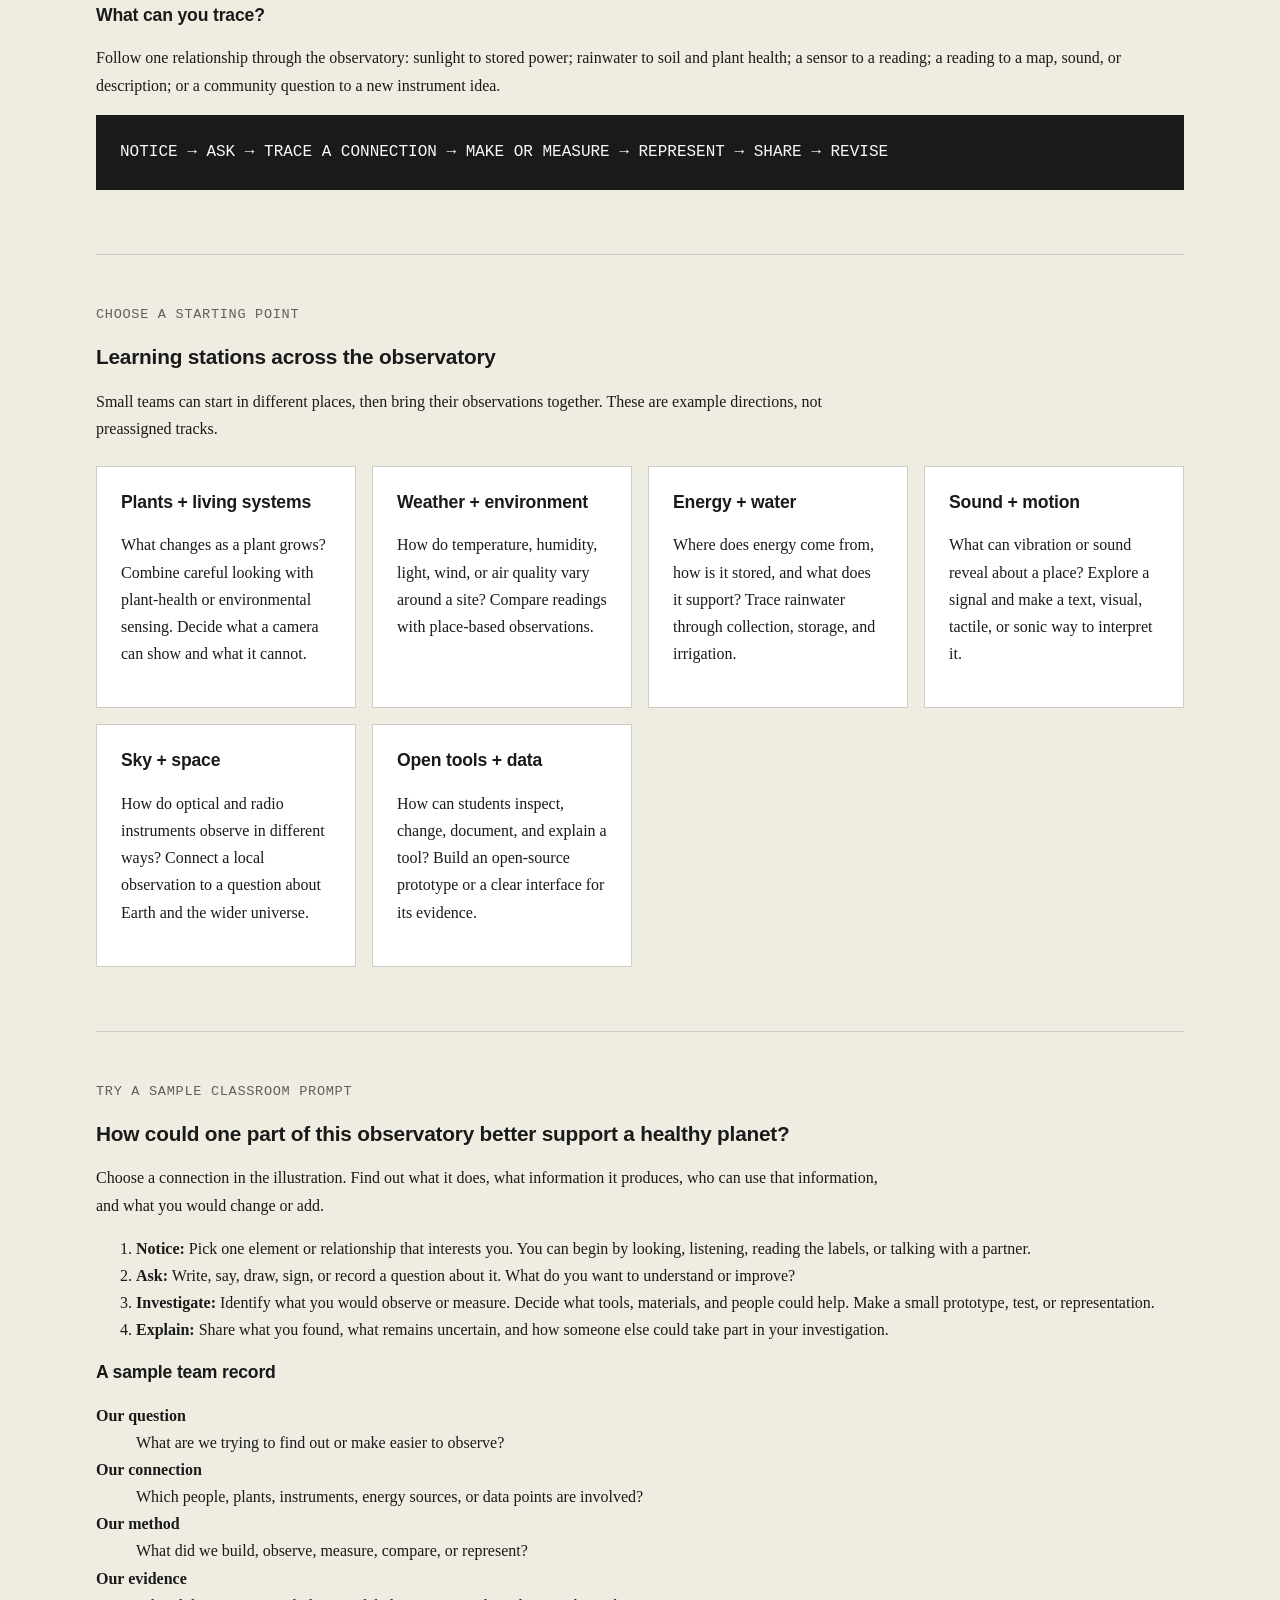
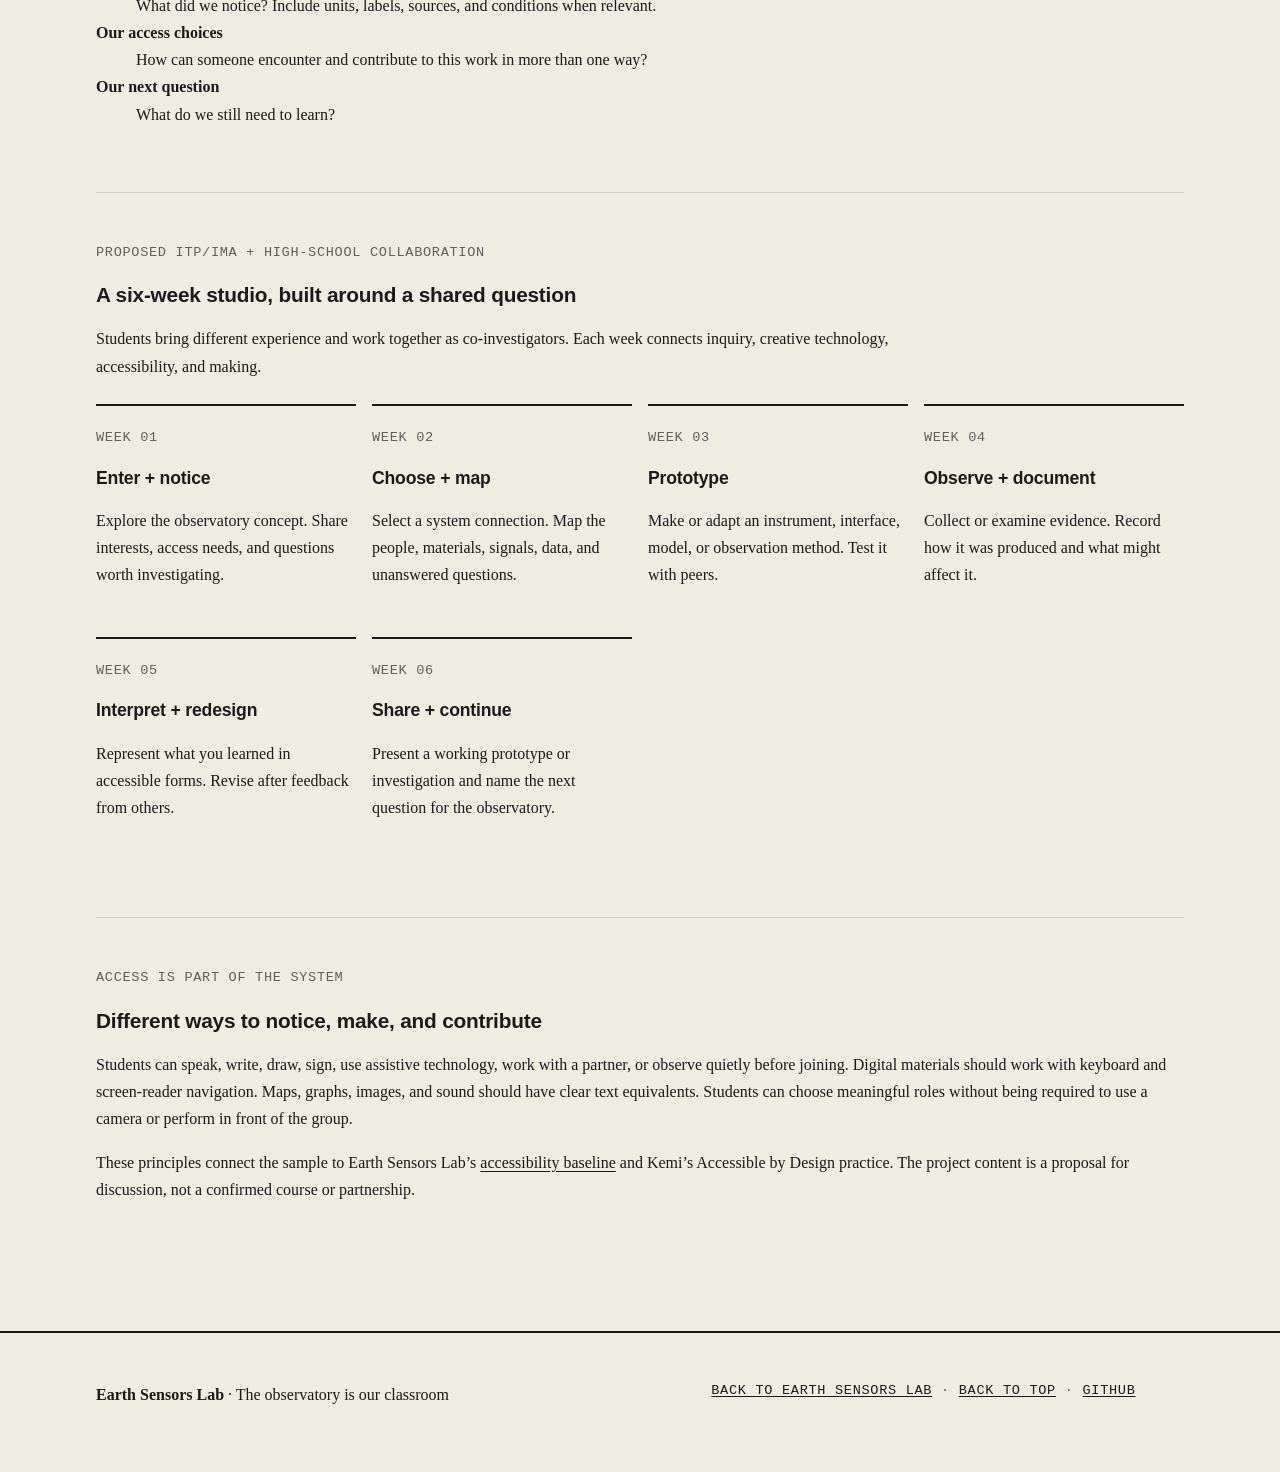
==== commit bf2bec92: "Display the observatory SVG in Sample Classroom" ====
--- a/sample-classroom.html
+++ b/sample-classroom.html
@@ -45,7 +45,7 @@
   <h2 class="text-h2">One observatory. Many connected investigations.</h2>
   <p class="text-body section-intro">Start with what catches your attention. A plant, a sensor, a rain barrel, the solar panels, a weather station, or a telescope can become the beginning of a question. No single instrument tells the whole story.</p>
   <figure class="classroom-figure">
-    <img src="assets/visuals/visual-01-observatory.webp" alt="Illustrated Earth Sensors Lab Observatory: students, including a wheelchair user, enter an accessible greenhouse surrounded by plant and environmental sensors. Solar panels and wind turbines power the site; rainwater supports irrigation; a weather station, radio telescope, and optical telescope extend observation beyond the garden.">
+    <img src="assets/visuals/visual-01-observatory.svg" alt="Illustrated Earth Sensors Lab Observatory: students, including a wheelchair user, enter an accessible greenhouse surrounded by plant and environmental sensors. Solar panels and wind turbines power the site; rainwater supports irrigation; a weather station, radio telescope, and optical telescope extend observation beyond the garden.">
     <figcaption><strong>Earth Sensors Lab Observatory.</strong> A proposed learning environment connecting people, plants, open-source instruments, renewable energy, and Earth-to-space observation. The illustration is a concept, not a built facility.</figcaption>
   </figure>
   <h3 class="text-h3">What can you trace?</h3>
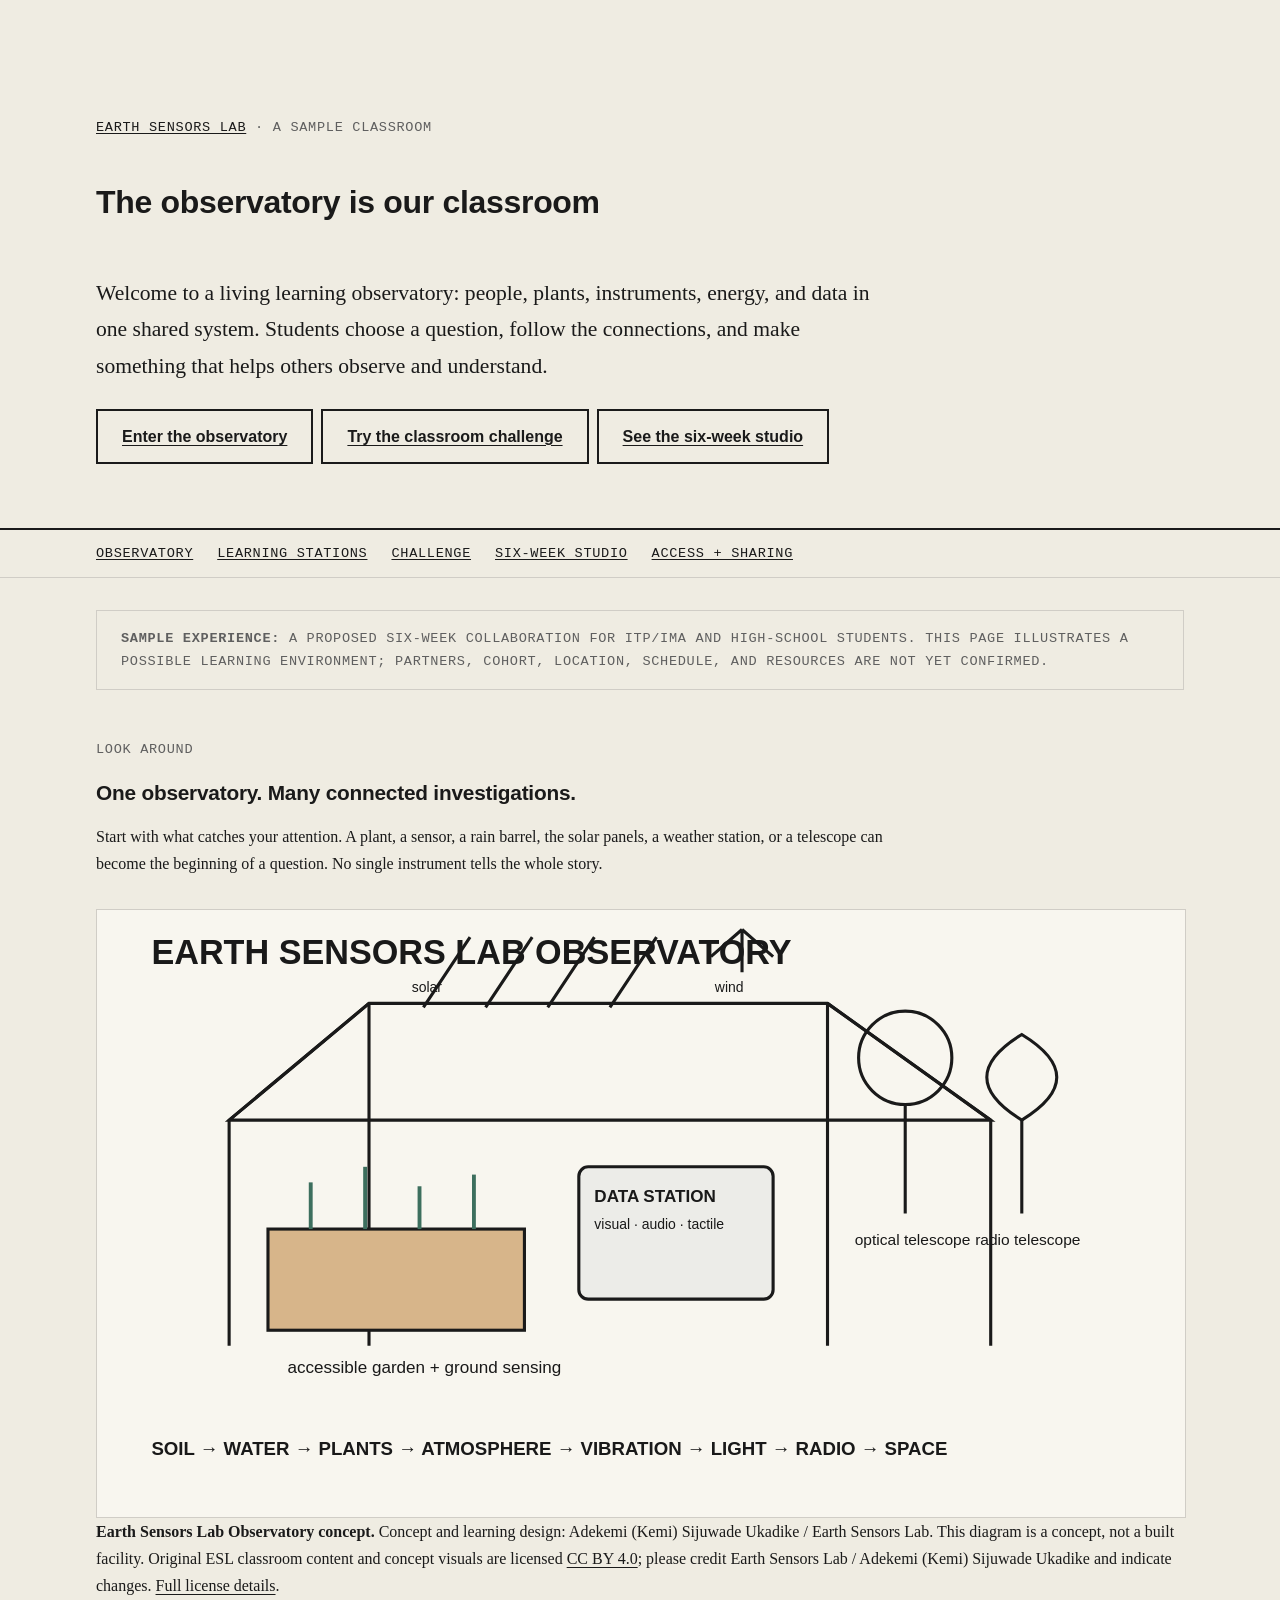
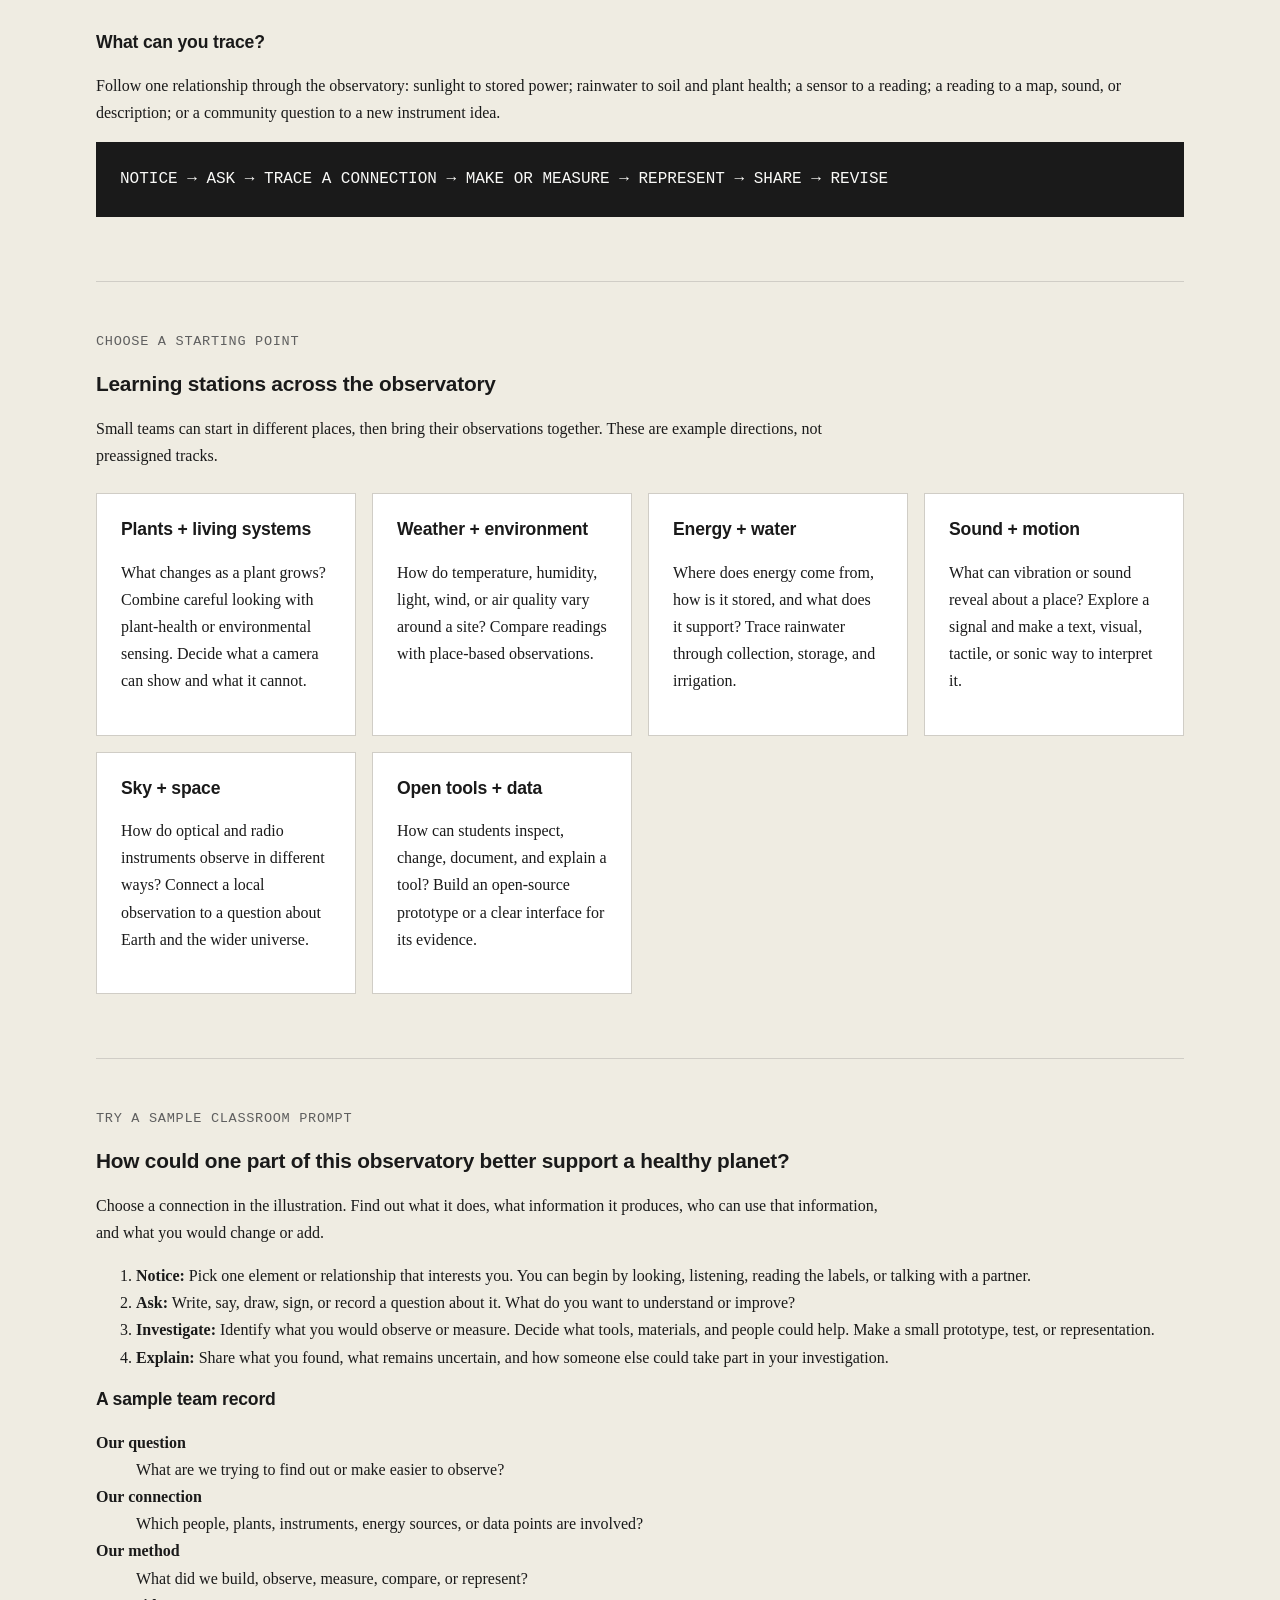
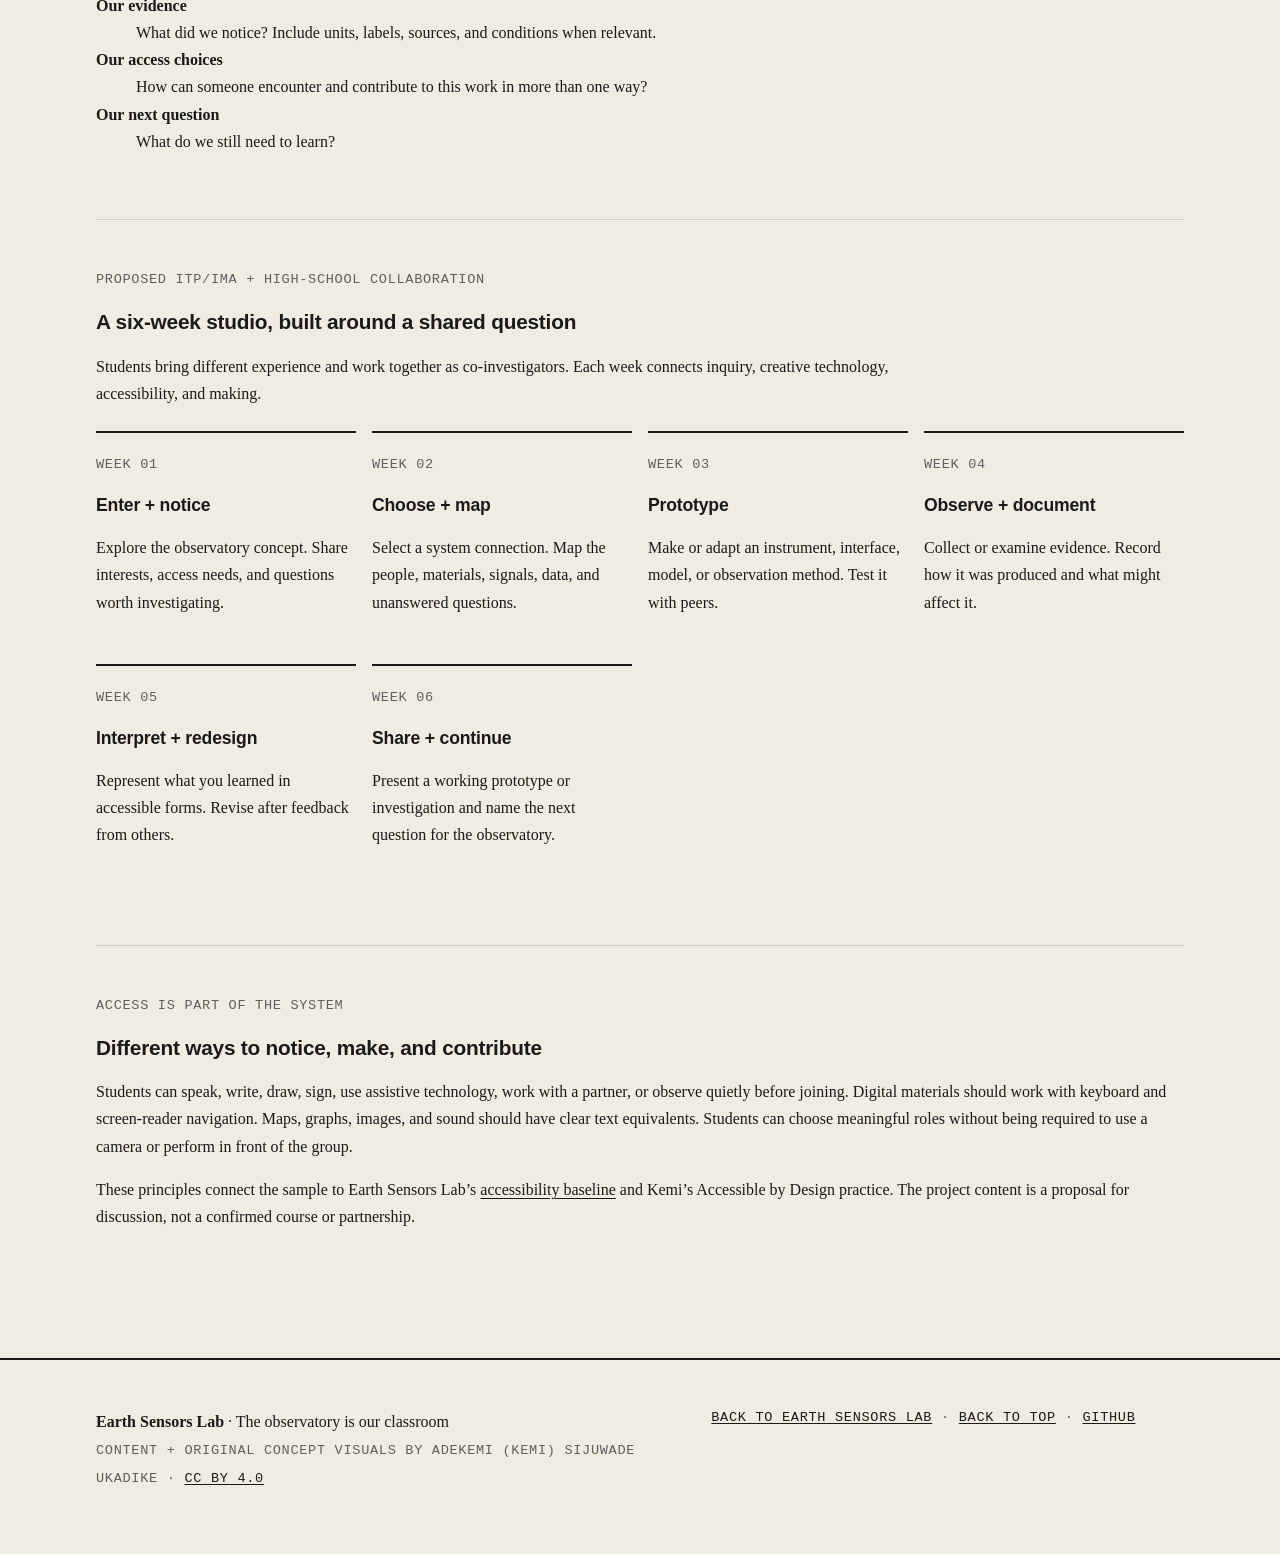
==== commit 314cab36: "Add attribution and CC BY notice to Sample Classroom" ====
--- a/sample-classroom.html
+++ b/sample-classroom.html
@@ -46,7 +46,7 @@
   <p class="text-body section-intro">Start with what catches your attention. A plant, a sensor, a rain barrel, the solar panels, a weather station, or a telescope can become the beginning of a question. No single instrument tells the whole story.</p>
   <figure class="classroom-figure">
     <img src="assets/visuals/visual-01-observatory.svg" alt="Illustrated Earth Sensors Lab Observatory: students, including a wheelchair user, enter an accessible greenhouse surrounded by plant and environmental sensors. Solar panels and wind turbines power the site; rainwater supports irrigation; a weather station, radio telescope, and optical telescope extend observation beyond the garden.">
-    <figcaption><strong>Earth Sensors Lab Observatory.</strong> A proposed learning environment connecting people, plants, open-source instruments, renewable energy, and Earth-to-space observation. The illustration is a concept, not a built facility.</figcaption>
+    <figcaption><strong>Earth Sensors Lab Observatory concept.</strong> Concept and learning design: Adekemi (Kemi) Sijuwade Ukadike / Earth Sensors Lab. This diagram is a concept, not a built facility. Original ESL classroom content and concept visuals are licensed <a href="https://creativecommons.org/licenses/by/4.0/">CC BY 4.0</a>; please credit Earth Sensors Lab / Adekemi (Kemi) Sijuwade Ukadike and indicate changes. <a href="LICENSE.md">Full license details</a>.</figcaption>
   </figure>
   <h3 class="text-h3">What can you trace?</h3>
   <p>Follow one relationship through the observatory: sunlight to stored power; rainwater to soil and plant health; a sensor to a reading; a reading to a map, sound, or description; or a community question to a new instrument idea.</p>
@@ -113,6 +113,6 @@
   <p>These principles connect the sample to Earth Sensors Lab’s <a href="ACCESSIBILITY.md">accessibility baseline</a> and Kemi’s Accessible by Design practice. The project content is a proposal for discussion, not a confirmed course or partnership.</p>
 </section>
 </main>
-<footer class="site-footer"><div class="wrap footer-grid"><p><strong>Earth Sensors Lab</strong> · The observatory is our classroom</p><p class="text-meta"><a href="index.html">Back to Earth Sensors Lab</a> · <a href="#top">Back to top</a> · <a href="https://github.com/ukadike/Earth-Sensors-Lab">GitHub</a></p></div></footer>
+<footer class="site-footer"><div class="wrap footer-grid"><p><strong>Earth Sensors Lab</strong> · The observatory is our classroom<br><span class="text-meta">Content + original concept visuals by Adekemi (Kemi) Sijuwade Ukadike · <a href="https://creativecommons.org/licenses/by/4.0/">CC BY 4.0</a></span></p><p class="text-meta"><a href="index.html">Back to Earth Sensors Lab</a> · <a href="#top">Back to top</a> · <a href="https://github.com/ukadike/Earth-Sensors-Lab">GitHub</a></p></div></footer>
 </body>
 </html>
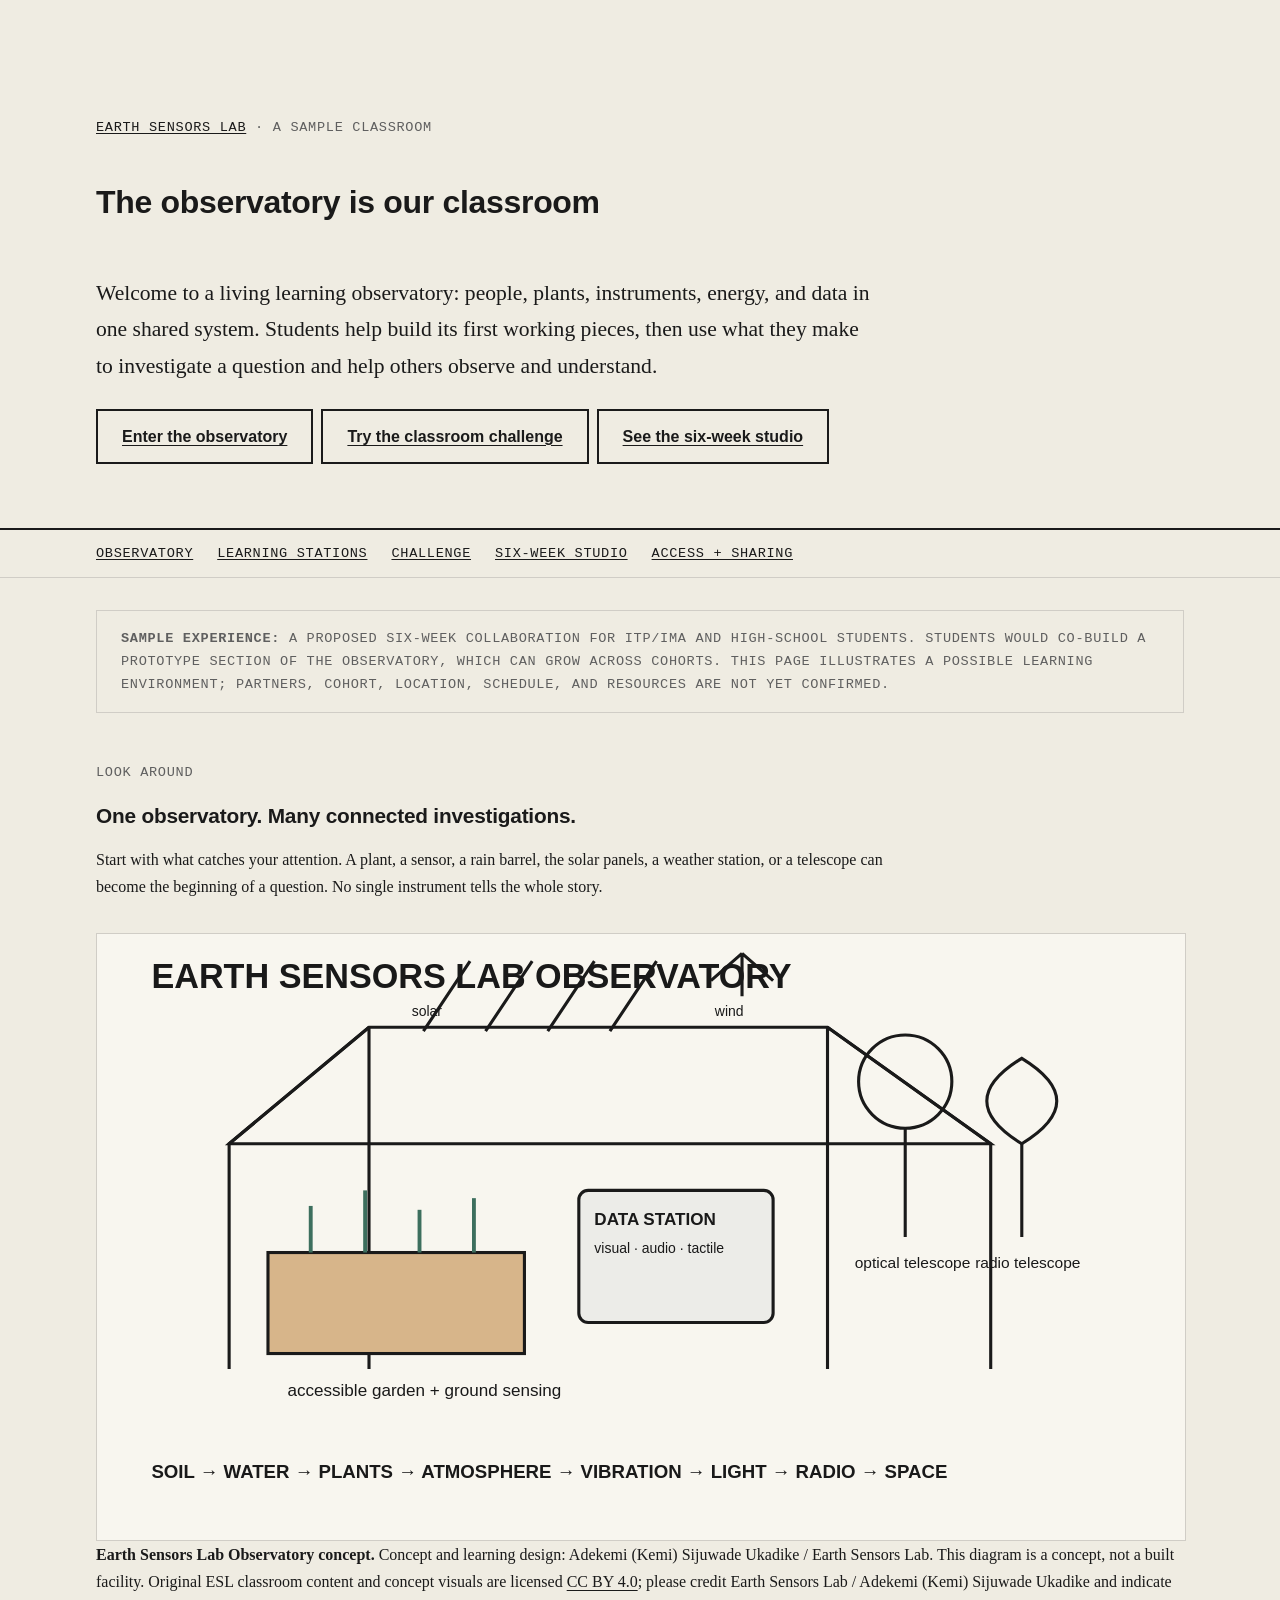
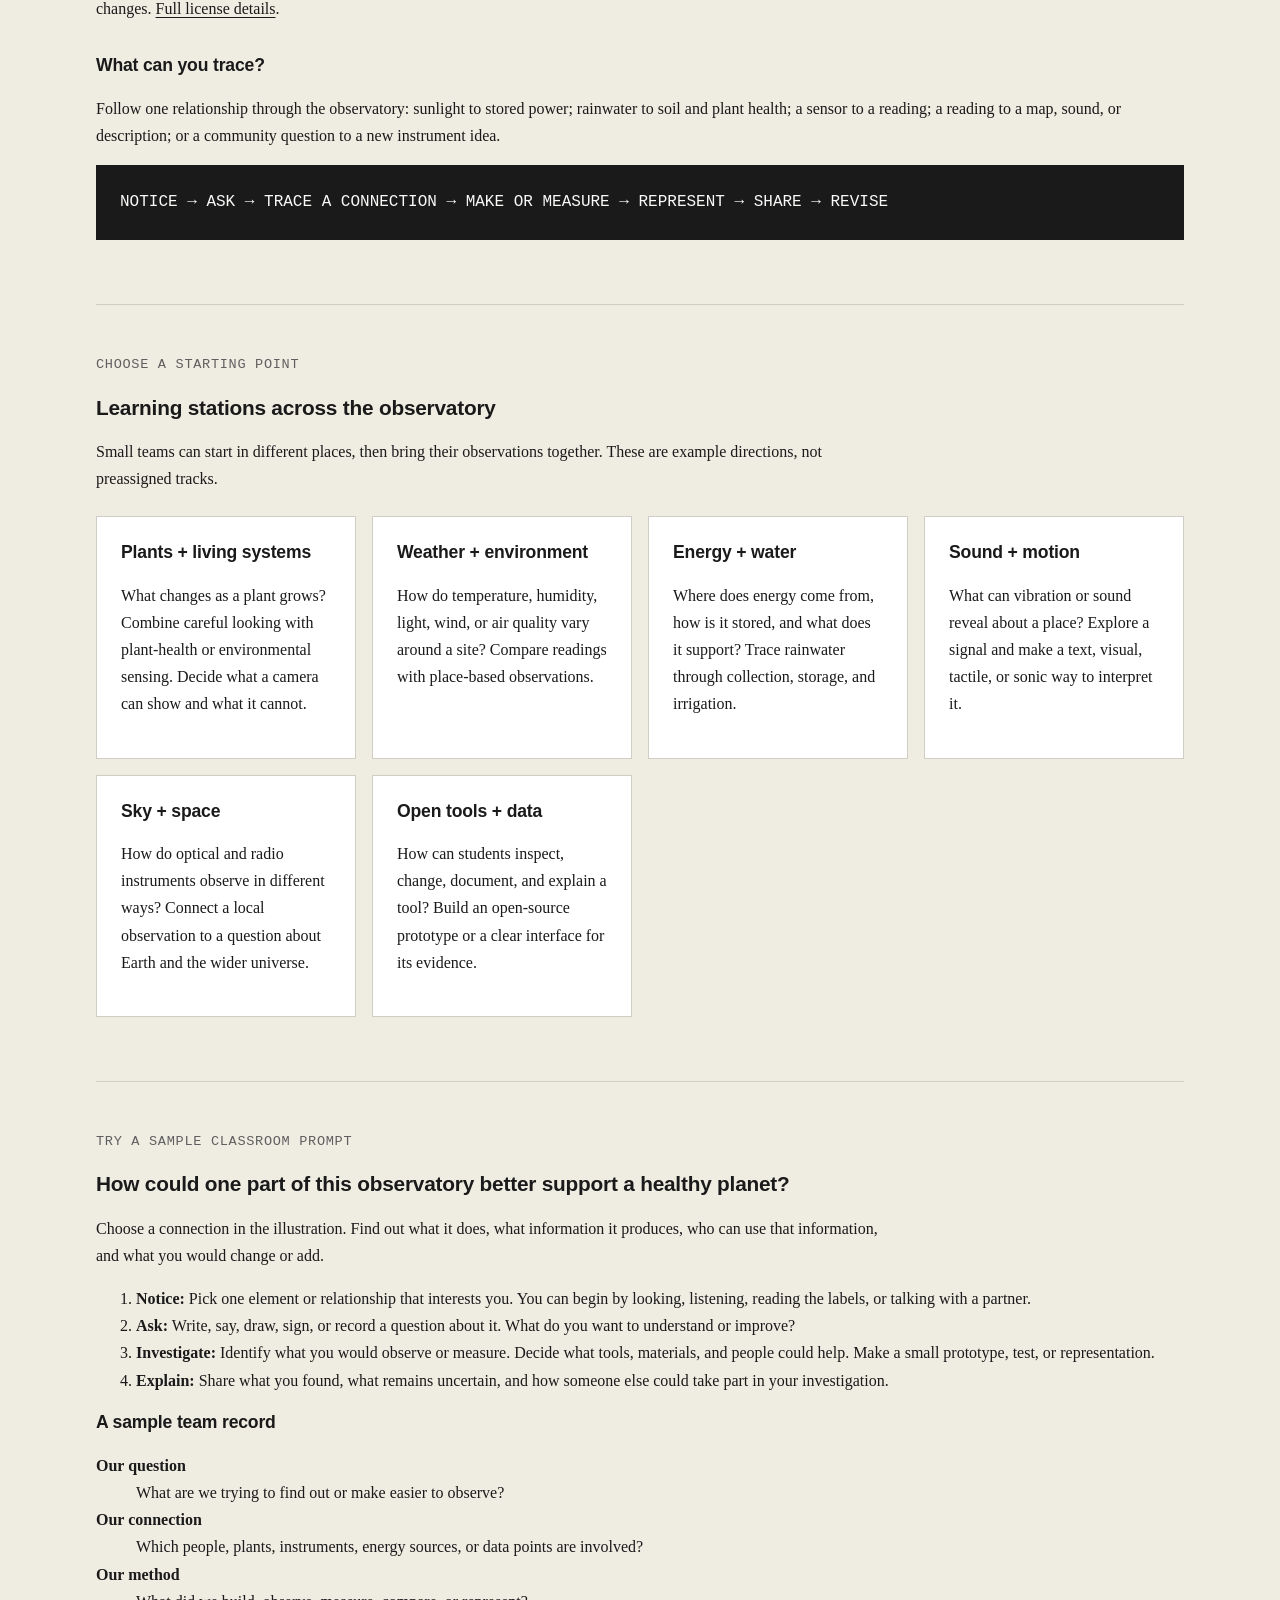
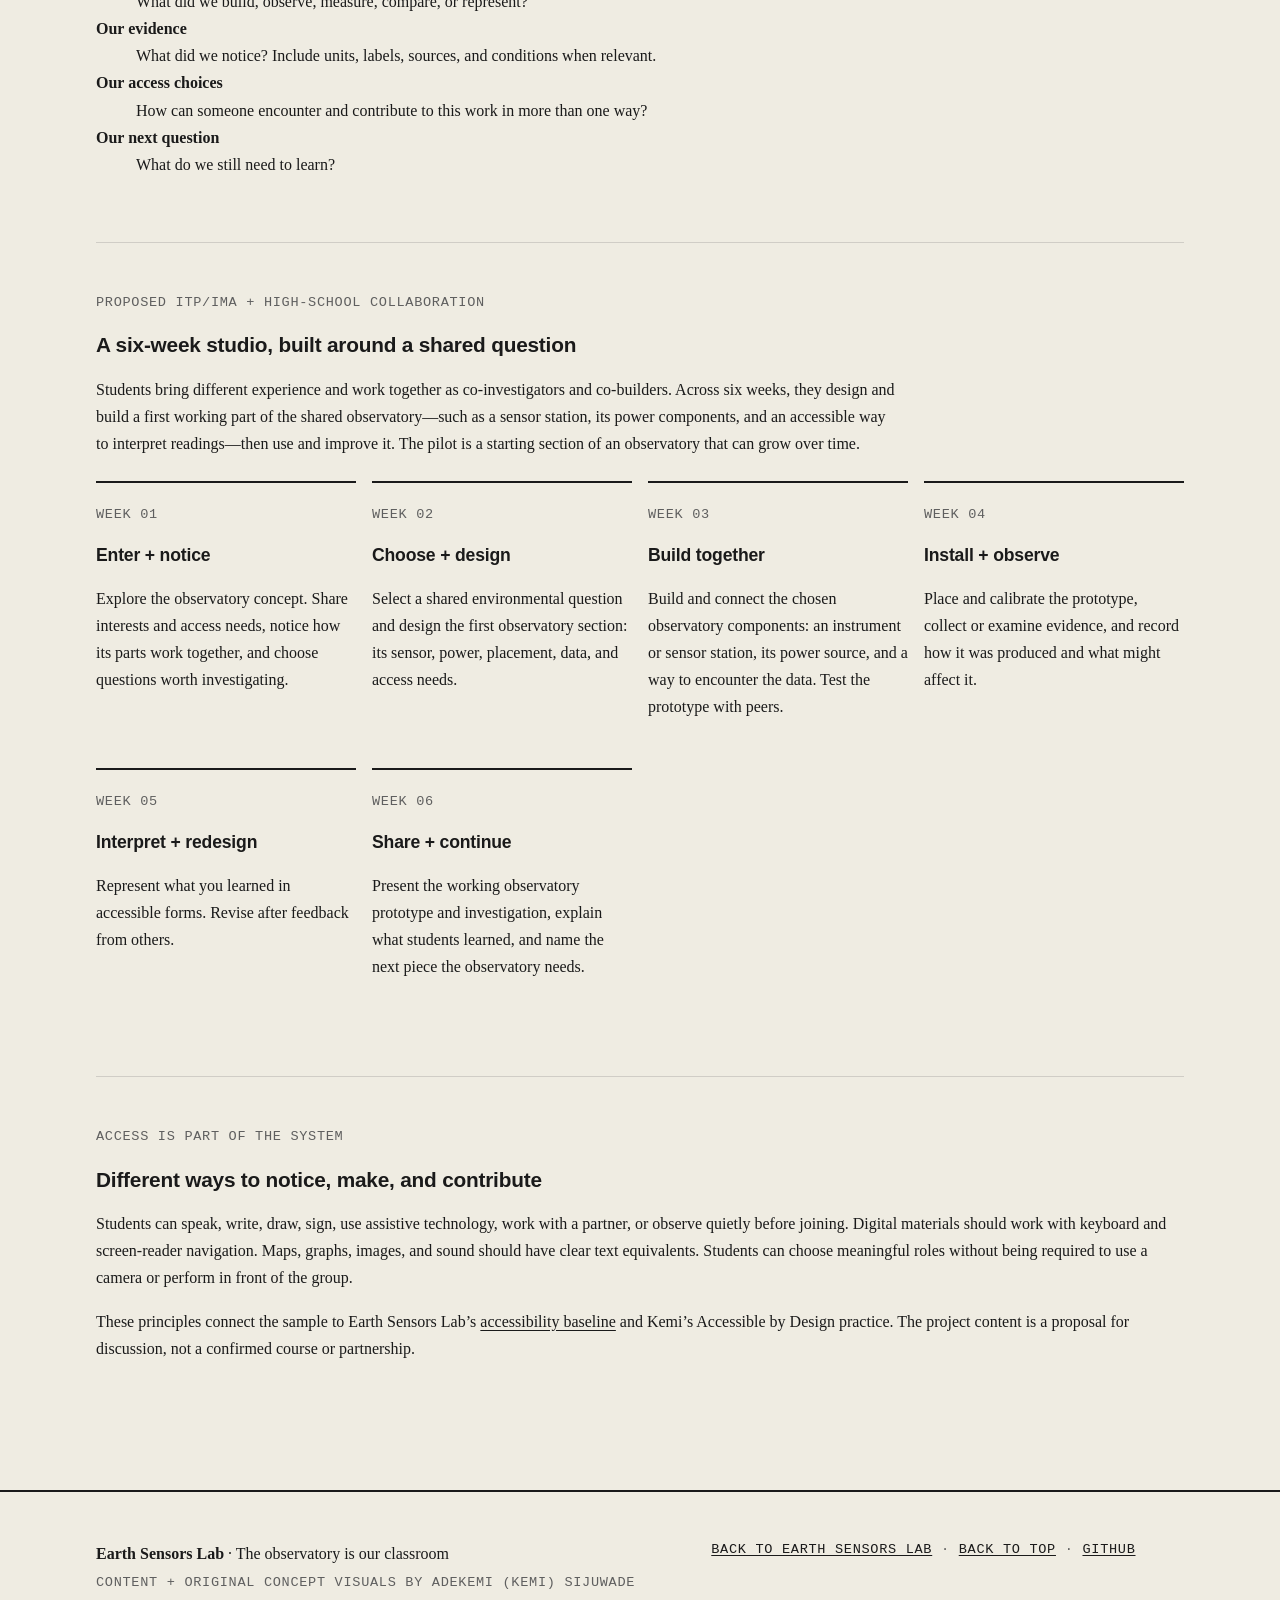
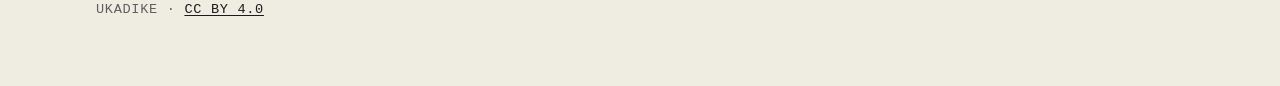
==== commit fa8f448d: "Make students co-build the observatory" ====
--- a/sample-classroom.html
+++ b/sample-classroom.html
@@ -24,7 +24,7 @@
   <div class="wrap">
     <p class="text-meta"><a href="index.html">Earth Sensors Lab</a> · A sample classroom</p>
     <h1 class="text-h1">The observatory is our classroom</h1>
-    <p class="hero-deck text-body">Welcome to a living learning observatory: people, plants, instruments, energy, and data in one shared system. Students choose a question, follow the connections, and make something that helps others observe and understand.</p>
+    <p class="hero-deck text-body">Welcome to a living learning observatory: people, plants, instruments, energy, and data in one shared system. Students help build its first working pieces, then use what they make to investigate a question and help others observe and understand.</p>
     <div class="hero-actions">
       <a class="btn" href="#walkthrough">Enter the observatory</a>
       <a class="btn btn-secondary" href="#challenge">Try the classroom challenge</a>
@@ -37,7 +37,7 @@
 </ul></div></nav>
 <main id="main" class="wrap">
 <section class="status-strip">
-  <p class="text-meta"><strong>Sample experience:</strong> A proposed six-week collaboration for ITP/IMA and high-school students. This page illustrates a possible learning environment; partners, cohort, location, schedule, and resources are not yet confirmed.</p>
+  <p class="text-meta"><strong>Sample experience:</strong> A proposed six-week collaboration for ITP/IMA and high-school students. Students would co-build a prototype section of the observatory, which can grow across cohorts. This page illustrates a possible learning environment; partners, cohort, location, schedule, and resources are not yet confirmed.</p>
 </section>
 
 <section id="walkthrough">
@@ -94,14 +94,14 @@
 <section id="six-weeks">
   <p class="section-kicker text-meta">Proposed ITP/IMA + high-school collaboration</p>
   <h2 class="text-h2">A six-week studio, built around a shared question</h2>
-  <p class="text-body section-intro">Students bring different experience and work together as co-investigators. Each week connects inquiry, creative technology, accessibility, and making.</p>
+  <p class="text-body section-intro">Students bring different experience and work together as co-investigators and co-builders. Across six weeks, they design and build a first working part of the shared observatory—such as a sensor station, its power components, and an accessible way to interpret readings—then use and improve it. The pilot is a starting section of an observatory that can grow over time.</p>
   <div class="weeks">
-    <article class="week"><span class="text-meta">WEEK 01</span><h3 class="text-h3">Enter + notice</h3><p>Explore the observatory concept. Share interests, access needs, and questions worth investigating.</p></article>
-    <article class="week"><span class="text-meta">WEEK 02</span><h3 class="text-h3">Choose + map</h3><p>Select a system connection. Map the people, materials, signals, data, and unanswered questions.</p></article>
-    <article class="week"><span class="text-meta">WEEK 03</span><h3 class="text-h3">Prototype</h3><p>Make or adapt an instrument, interface, model, or observation method. Test it with peers.</p></article>
-    <article class="week"><span class="text-meta">WEEK 04</span><h3 class="text-h3">Observe + document</h3><p>Collect or examine evidence. Record how it was produced and what might affect it.</p></article>
+    <article class="week"><span class="text-meta">WEEK 01</span><h3 class="text-h3">Enter + notice</h3><p>Explore the observatory concept. Share interests and access needs, notice how its parts work together, and choose questions worth investigating.</p></article>
+    <article class="week"><span class="text-meta">WEEK 02</span><h3 class="text-h3">Choose + design</h3><p>Select a shared environmental question and design the first observatory section: its sensor, power, placement, data, and access needs.</p></article>
+    <article class="week"><span class="text-meta">WEEK 03</span><h3 class="text-h3">Build together</h3><p>Build and connect the chosen observatory components: an instrument or sensor station, its power source, and a way to encounter the data. Test the prototype with peers.</p></article>
+    <article class="week"><span class="text-meta">WEEK 04</span><h3 class="text-h3">Install + observe</h3><p>Place and calibrate the prototype, collect or examine evidence, and record how it was produced and what might affect it.</p></article>
     <article class="week"><span class="text-meta">WEEK 05</span><h3 class="text-h3">Interpret + redesign</h3><p>Represent what you learned in accessible forms. Revise after feedback from others.</p></article>
-    <article class="week"><span class="text-meta">WEEK 06</span><h3 class="text-h3">Share + continue</h3><p>Present a working prototype or investigation and name the next question for the observatory.</p></article>
+    <article class="week"><span class="text-meta">WEEK 06</span><h3 class="text-h3">Share + continue</h3><p>Present the working observatory prototype and investigation, explain what students learned, and name the next piece the observatory needs.</p></article>
   </div>
 </section>
 
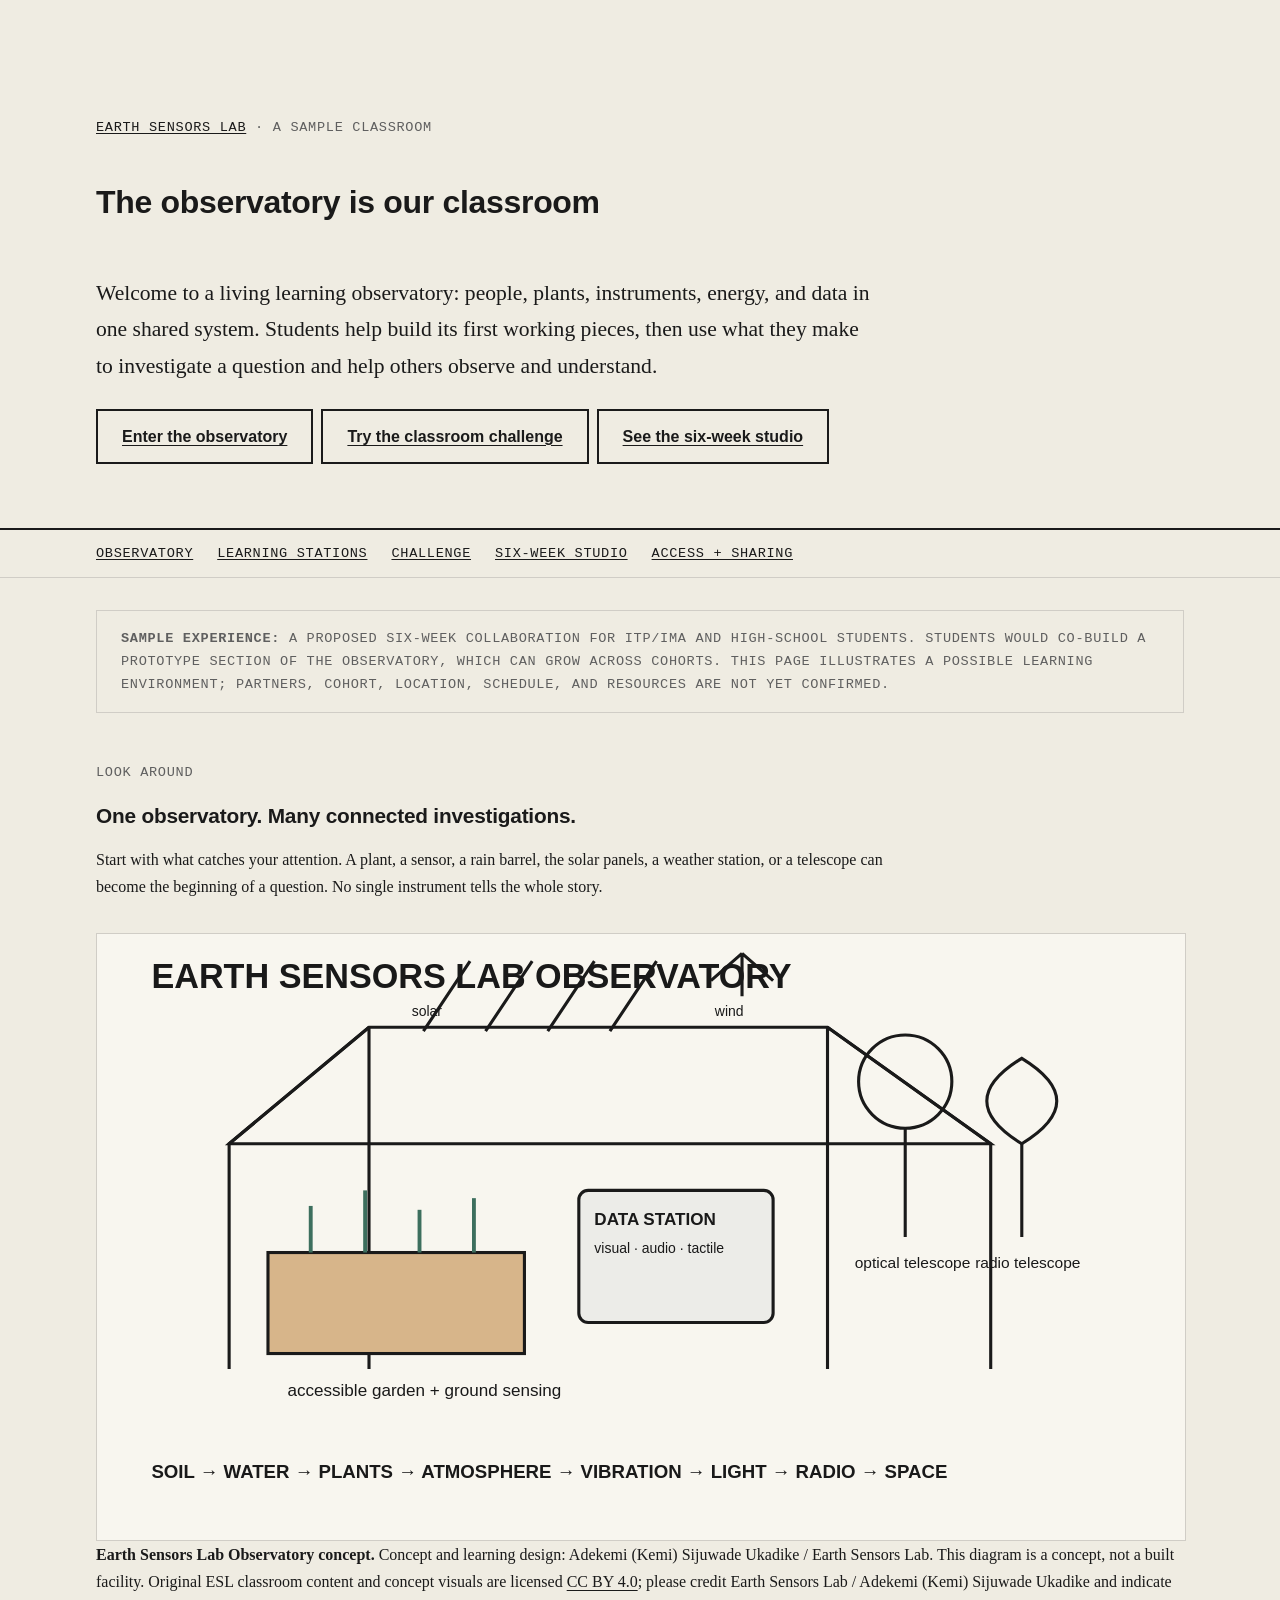
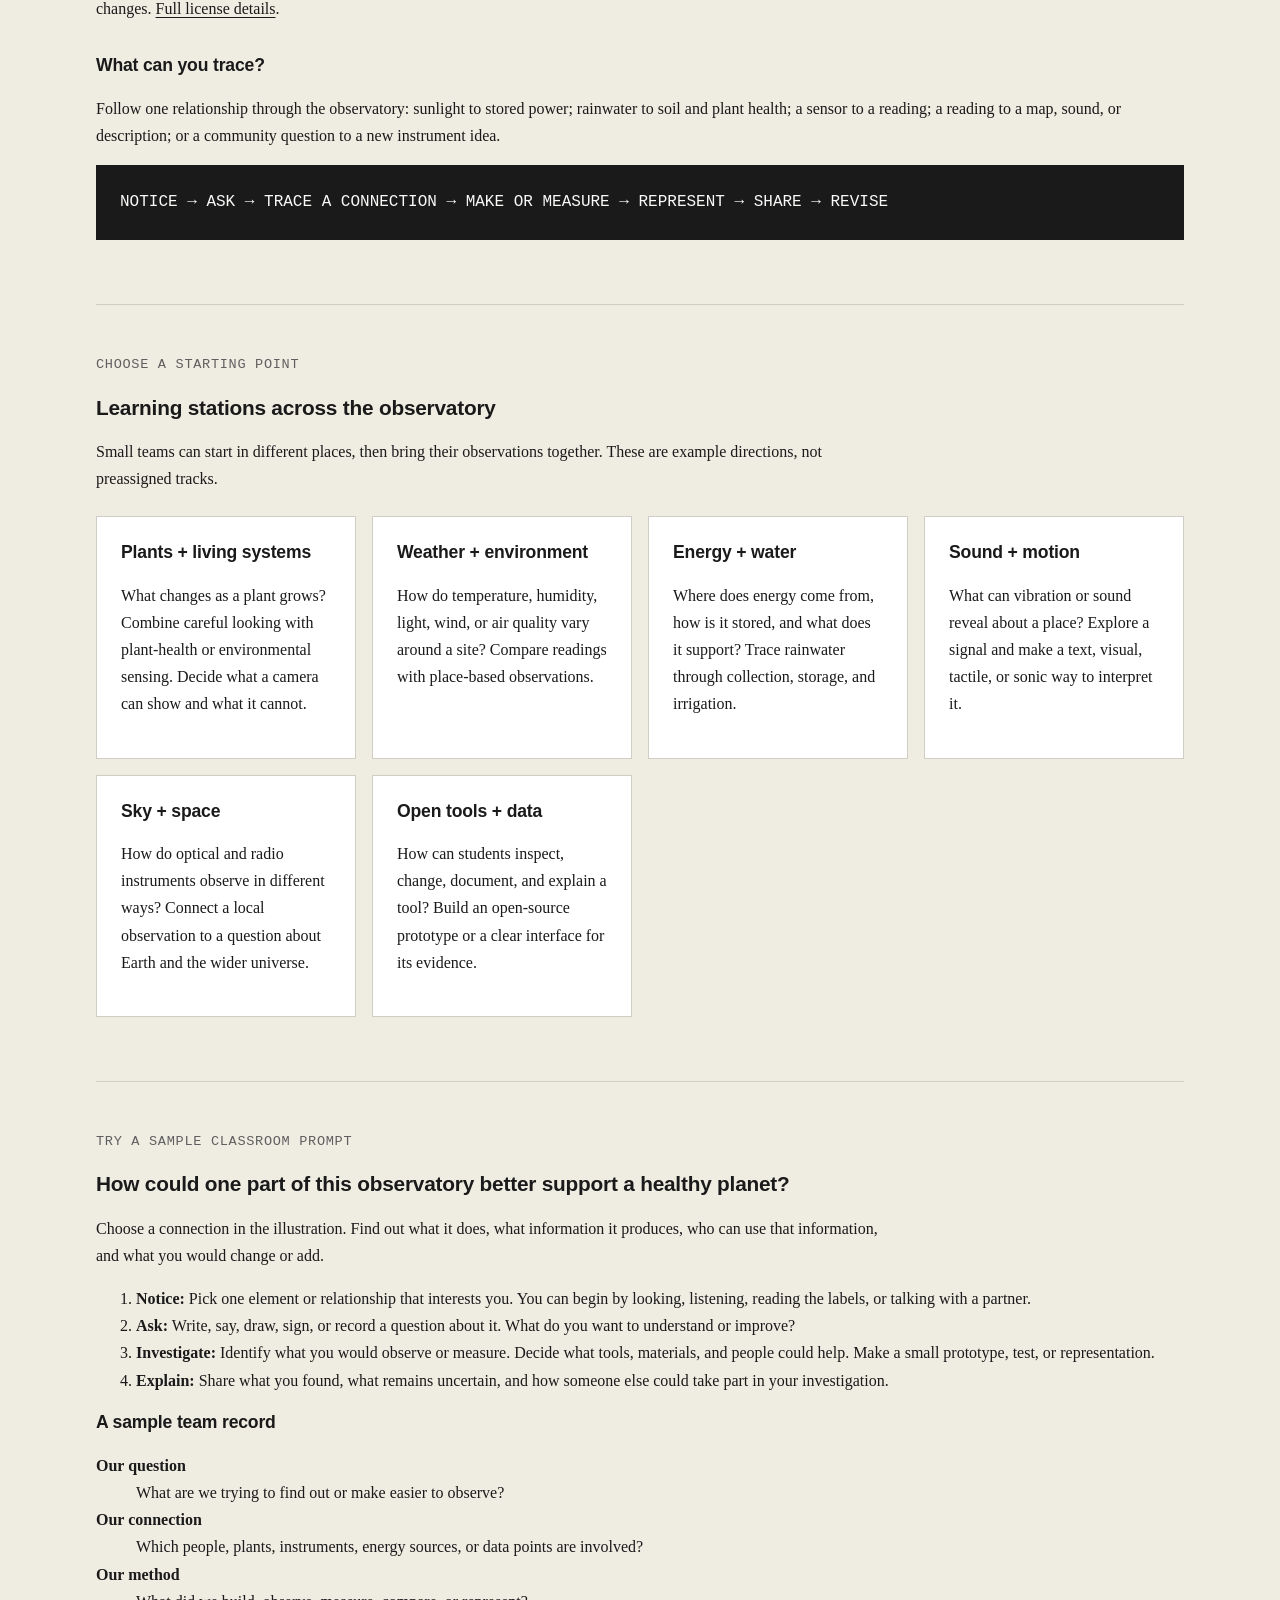
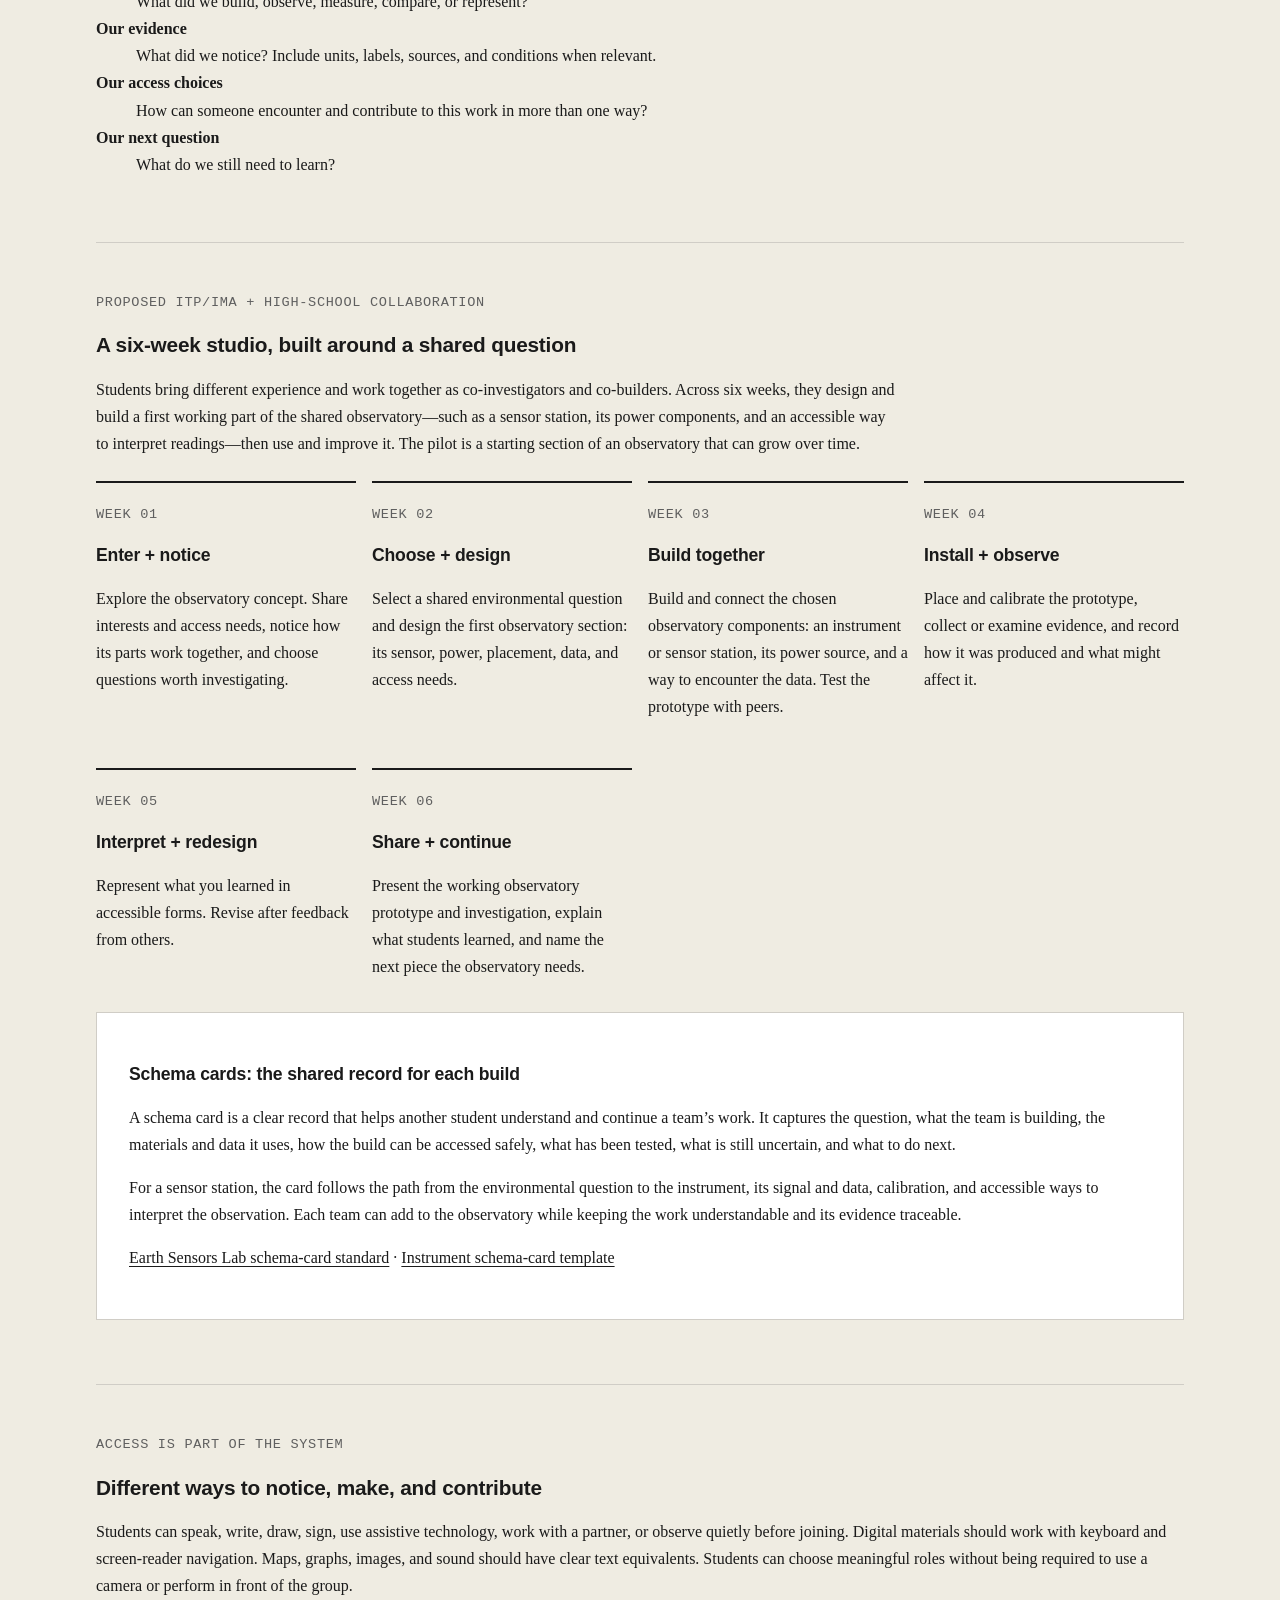
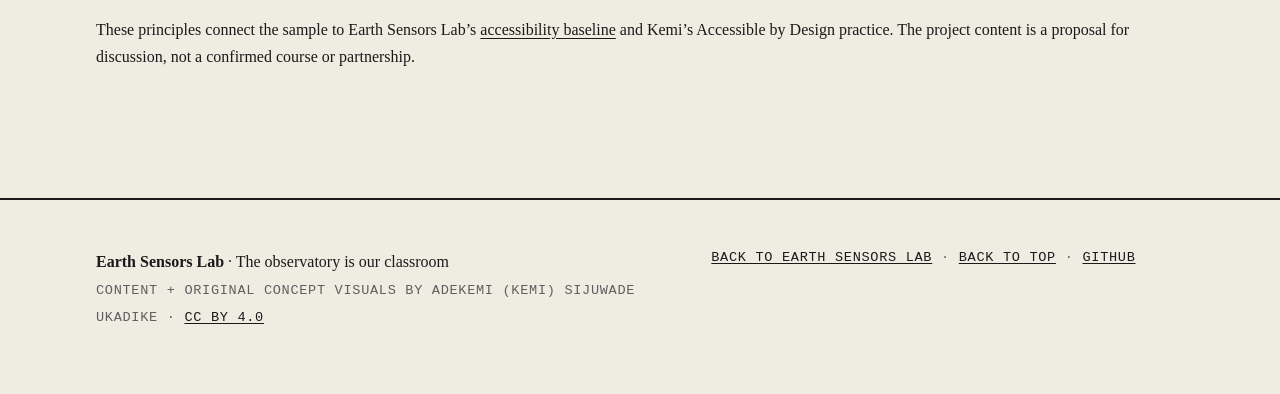
==== commit e3a947be: "Explain schema cards in six-week studio" ====
--- a/sample-classroom.html
+++ b/sample-classroom.html
@@ -103,6 +103,12 @@
     <article class="week"><span class="text-meta">WEEK 05</span><h3 class="text-h3">Interpret + redesign</h3><p>Represent what you learned in accessible forms. Revise after feedback from others.</p></article>
     <article class="week"><span class="text-meta">WEEK 06</span><h3 class="text-h3">Share + continue</h3><p>Present the working observatory prototype and investigation, explain what students learned, and name the next piece the observatory needs.</p></article>
   </div>
+  <article class="card" aria-labelledby="schema-card-heading">
+    <h3 class="text-h3" id="schema-card-heading">Schema cards: the shared record for each build</h3>
+    <p>A schema card is a clear record that helps another student understand and continue a team’s work. It captures the question, what the team is building, the materials and data it uses, how the build can be accessed safely, what has been tested, what is still uncertain, and what to do next.</p>
+    <p>For a sensor station, the card follows the path from the environmental question to the instrument, its signal and data, calibration, and accessible ways to interpret the observation. Each team can add to the observatory while keeping the work understandable and its evidence traceable.</p>
+    <p><a href="SCHEMA_CARD.md">Earth Sensors Lab schema-card standard</a> · <a href="schemas/INSTRUMENT-SCHEMA-CARD.md">Instrument schema-card template</a></p>
+  </article>
 </section>
 
 <hr class="divider">
